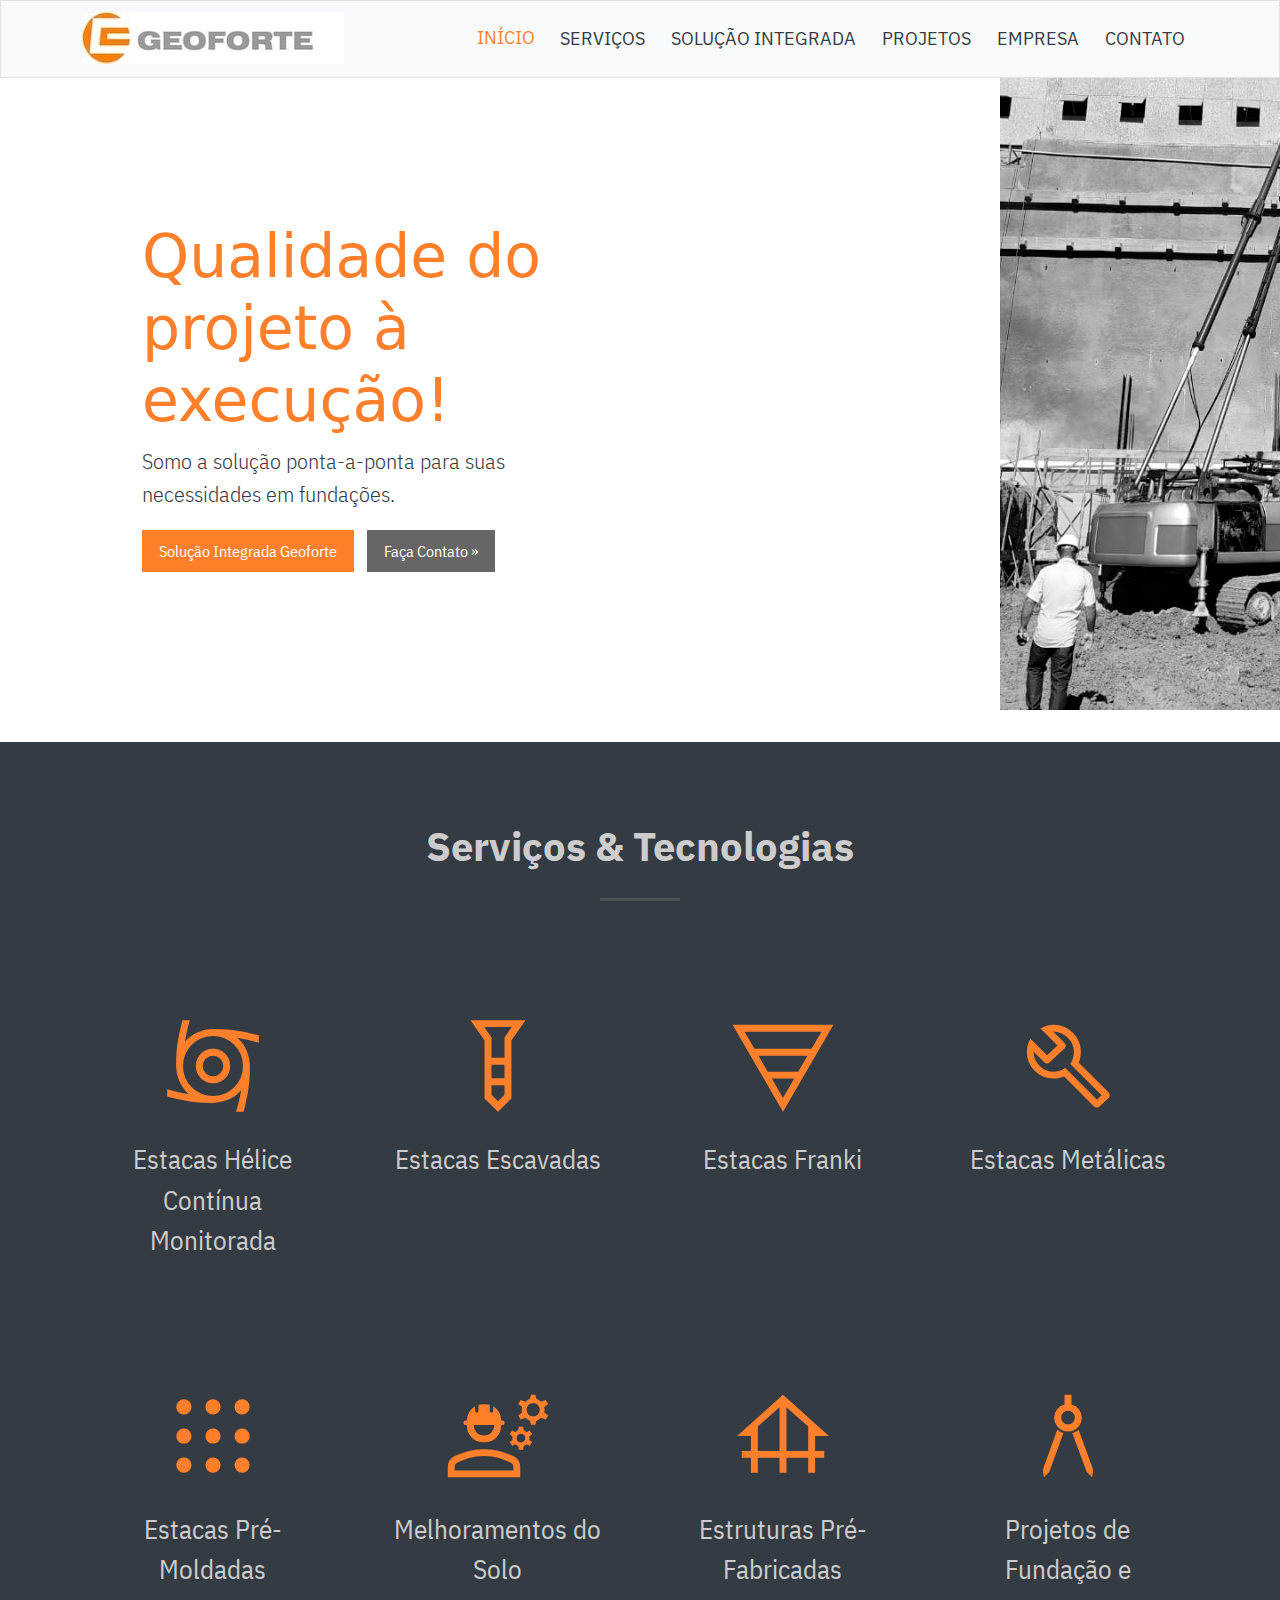
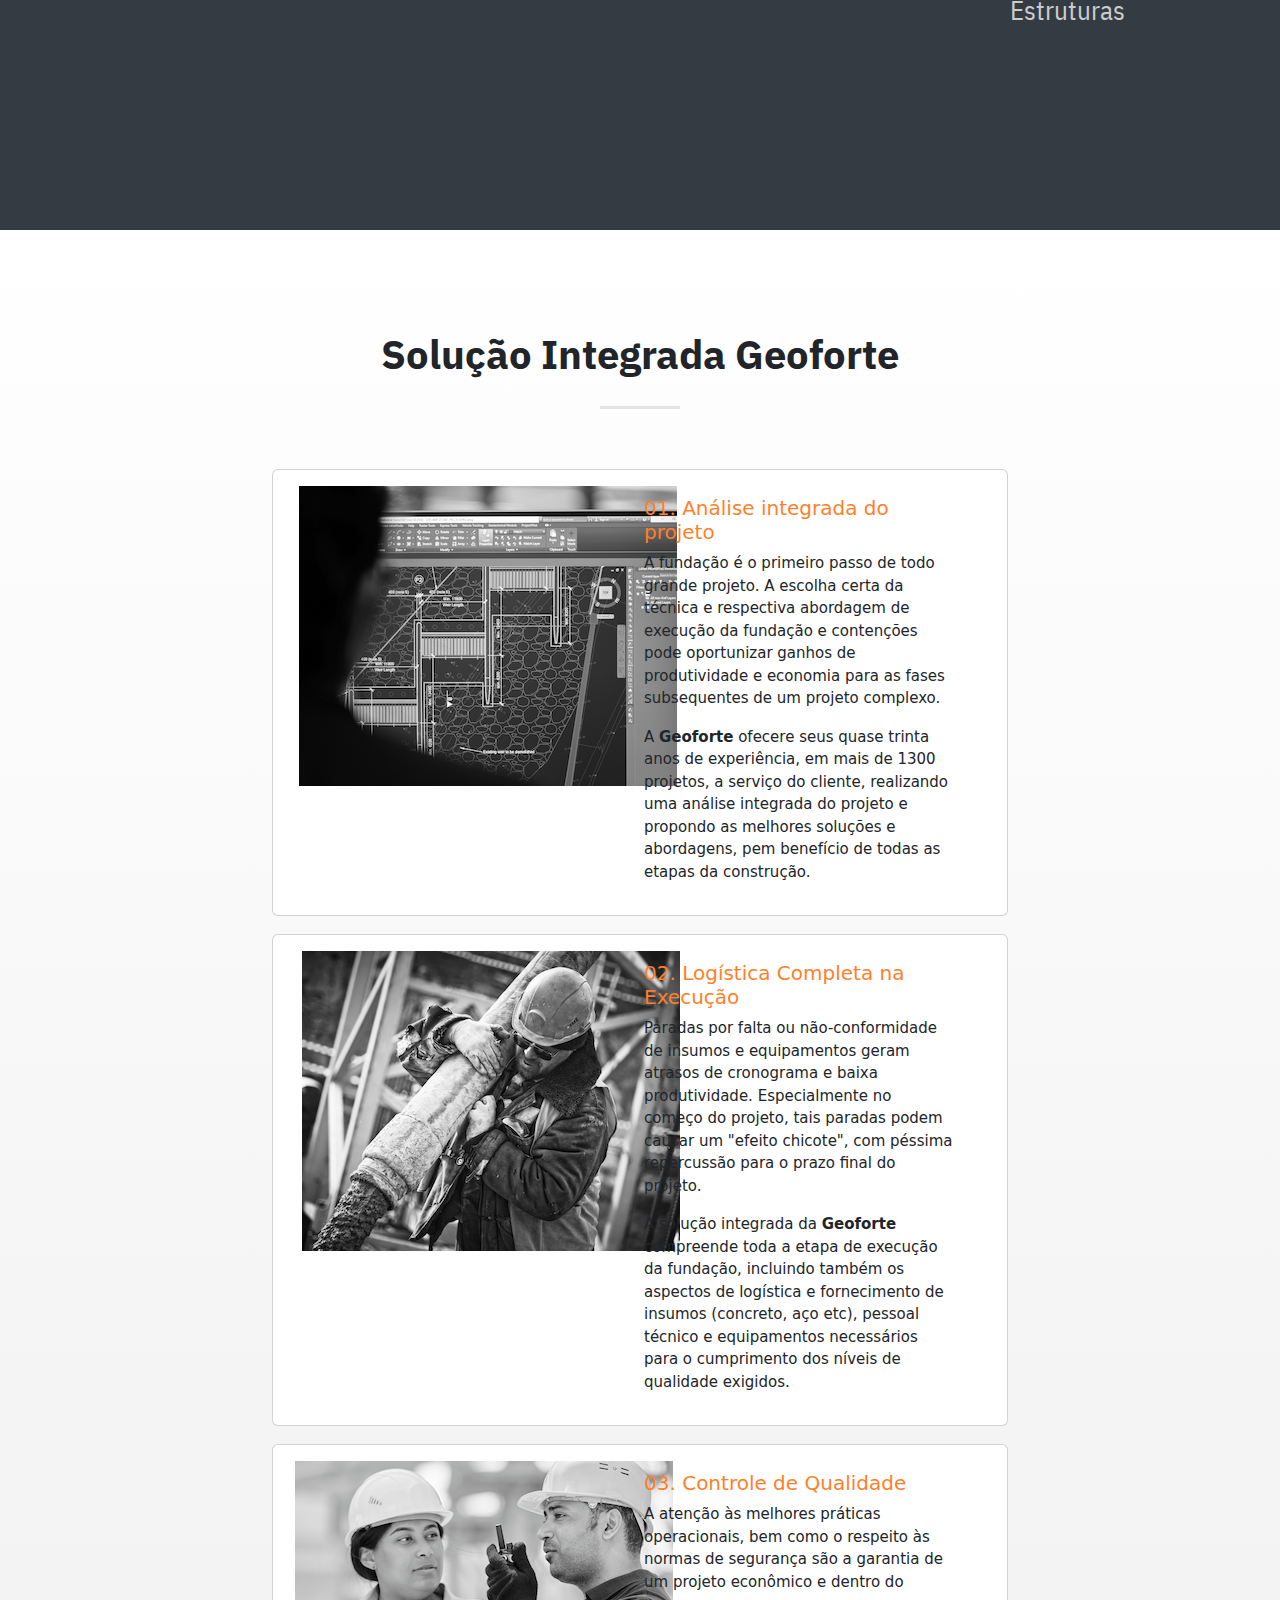
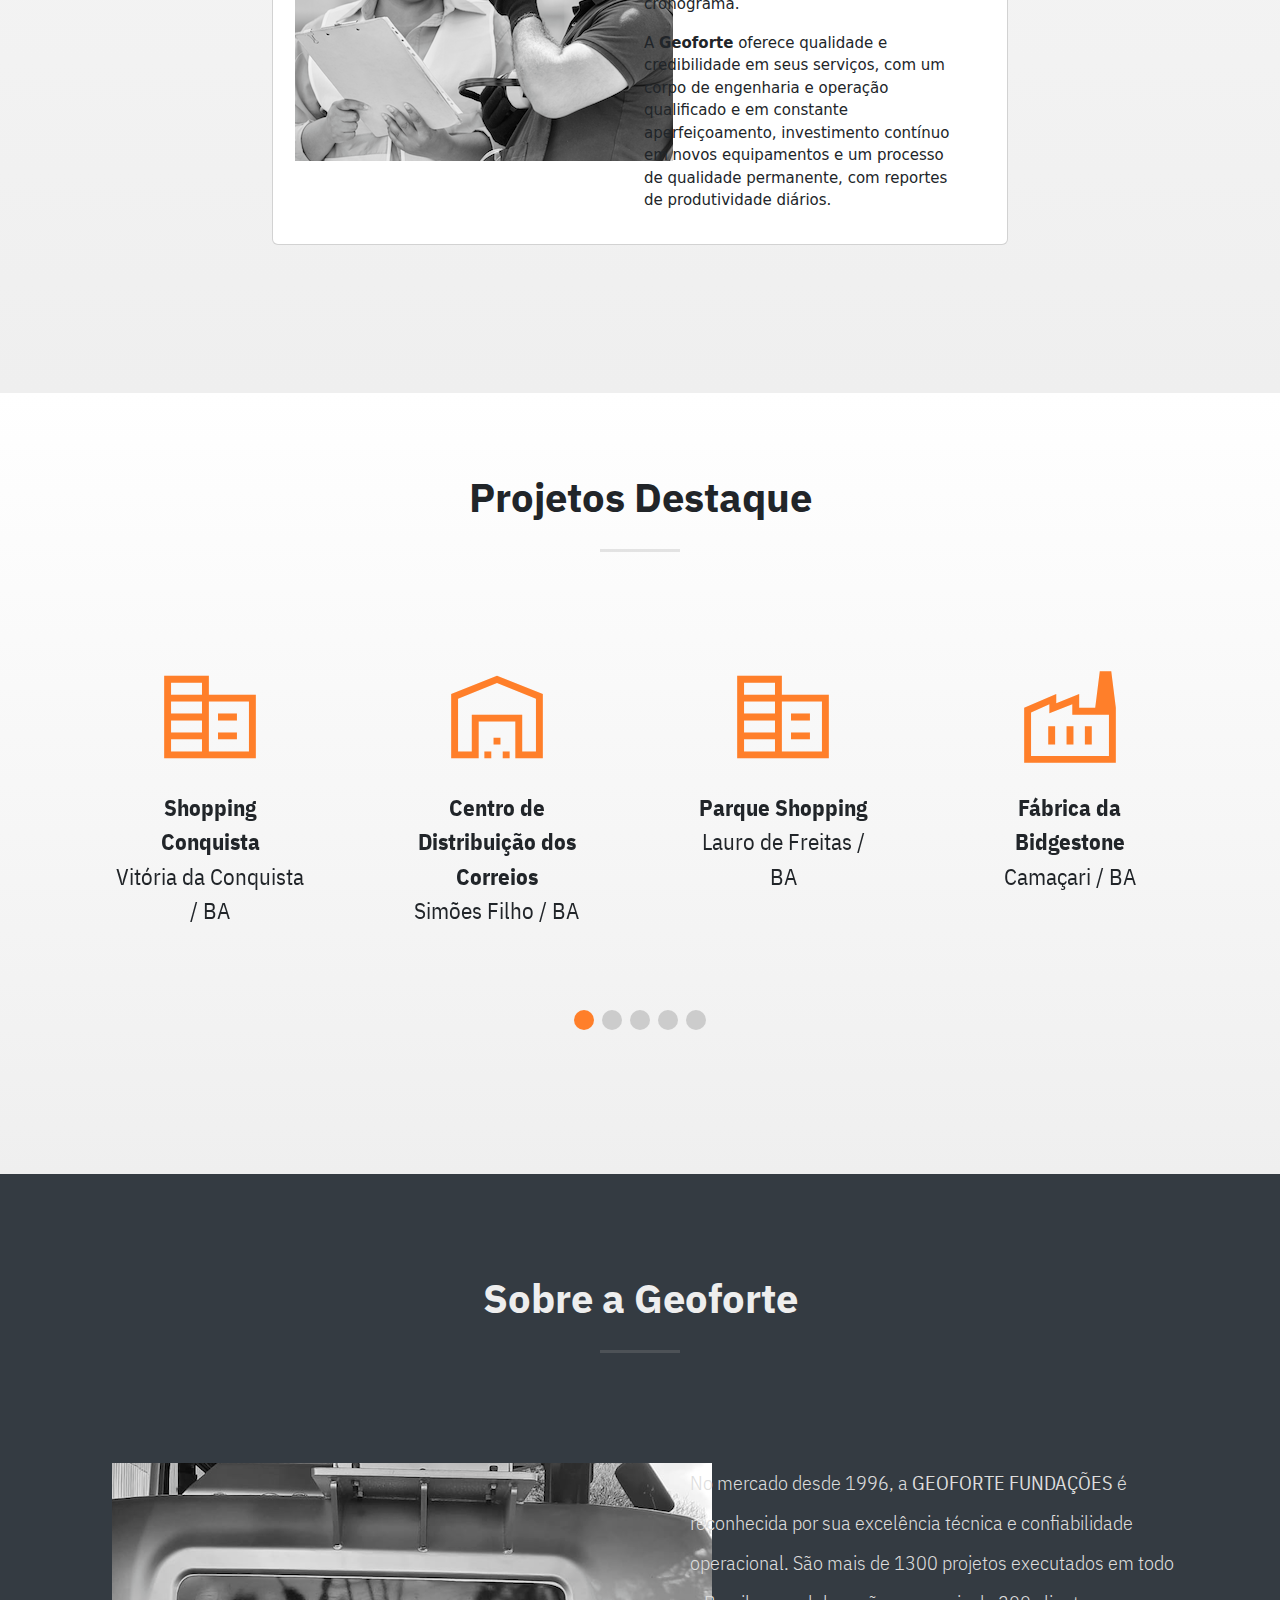
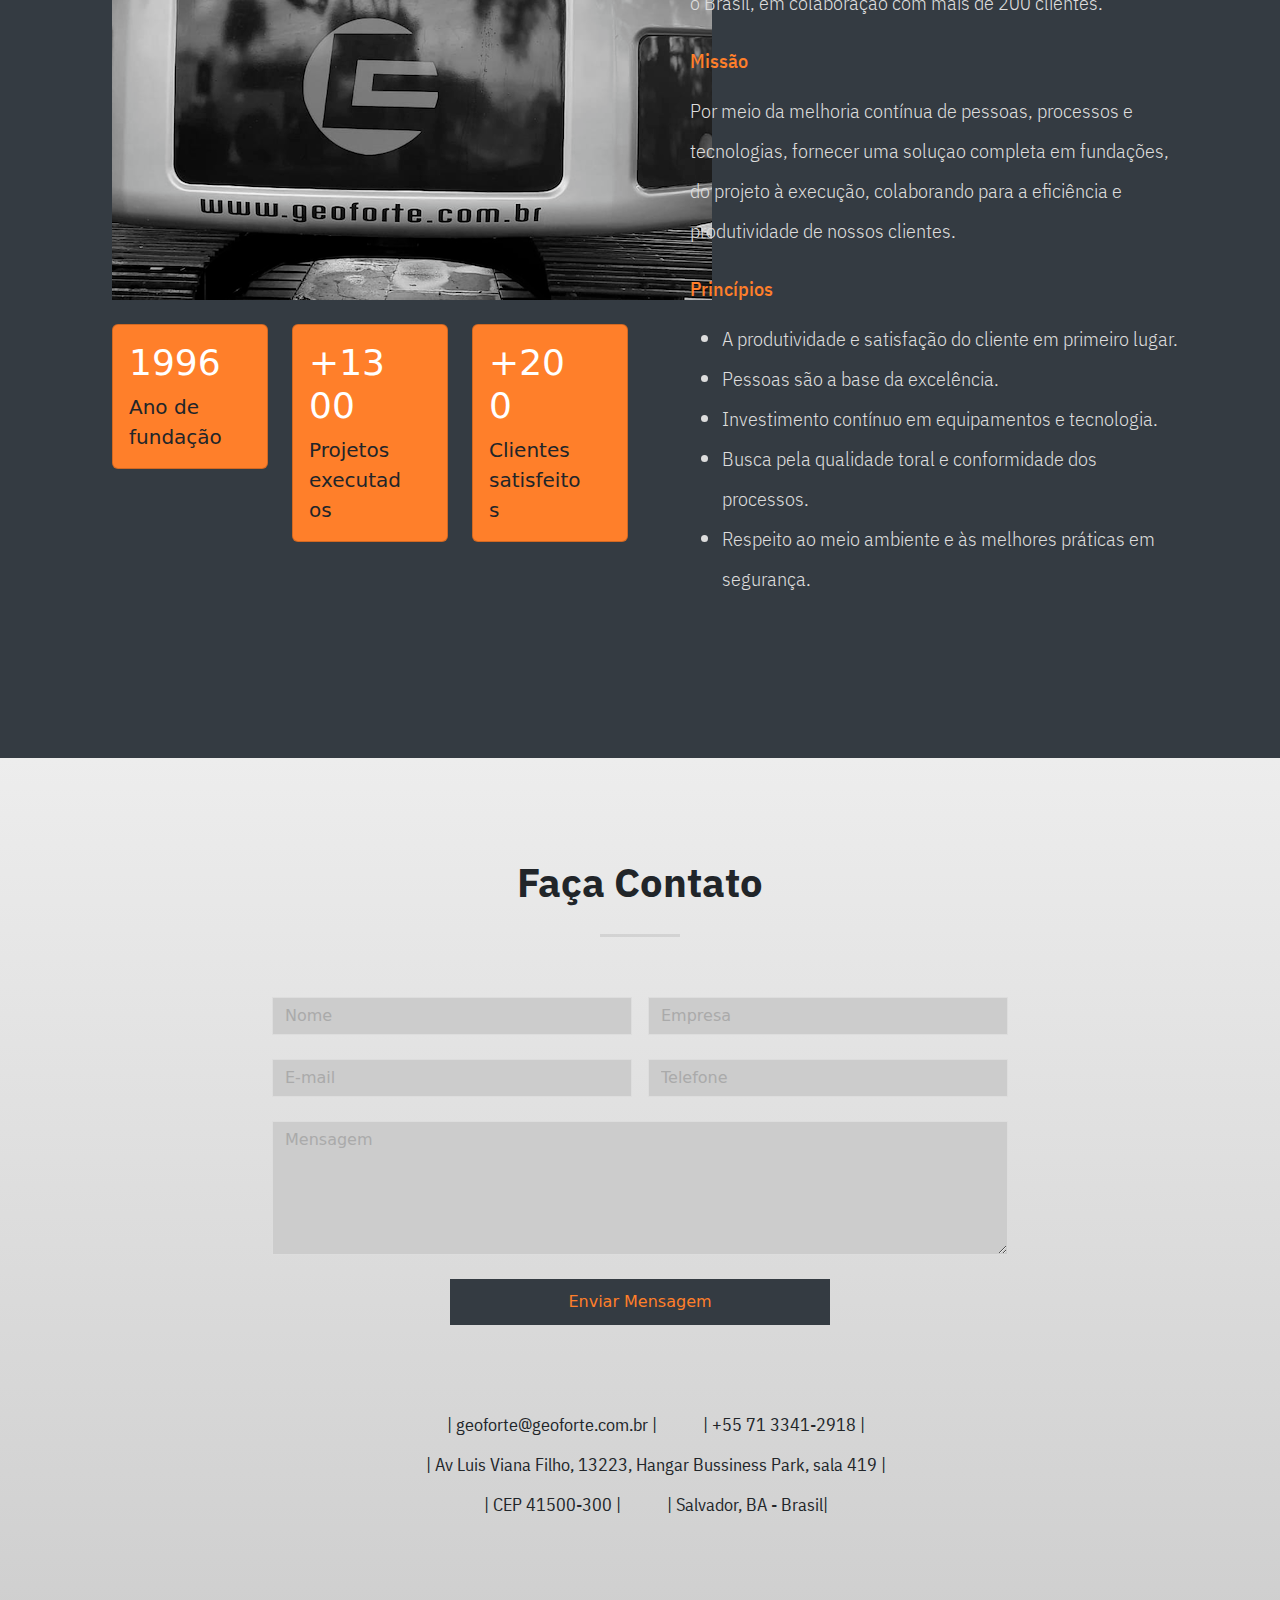
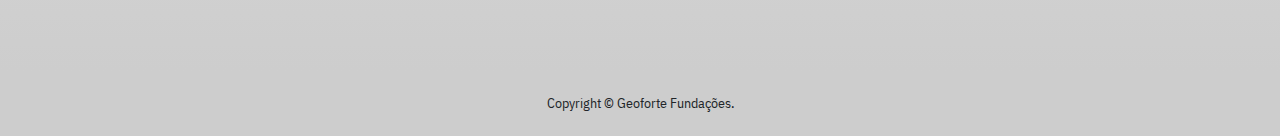
==== index.html @ a58c2873 "Add files via upload" ====
<!DOCTYPE html>
<html lang="pt-BR">
<head>
<title>Geoforte Fundações - Qualidade do projeto à execução</title>
<meta charset="utf-8">
<meta name="viewport" content="width=device-width, initial-scale=1">
<meta name="Geoforte Fundações" content="">
<meta name="one-page" content="">

<!-- Favicons -->
<!-- Use https://favicon.io/favicon-generator/ to generate the favicons -->
<link rel="apple-touch-icon" sizes="180x180" href="img/apple-touch-icon.png">
<link rel="icon" type="image/png" sizes="32x32" href="img/favicon-32x32.png">
<link rel="icon" type="image/png" sizes="16x16" href="img/favicon-16x16.png">
<link rel="manifest" href="img/site.webmanifest">
<link rel="mask-icon" href="img/safari-pinned-tab.svg" color="#cc4125">
<link rel="shortcut icon" href="img/favicon.ico">
<meta name="msapplication-TileColor" content="#da532c">
<meta name="msapplication-config" content="img/browserconfig.xml">
<meta name="theme-color" content="#ffffff">

<!-- Stylesheet & Fonts -->
<link rel="stylesheet" type="text/css"  href="css/style.css">
<link href="https://cdn.jsdelivr.net/npm/bootstrap@5.3.2/dist/css/bootstrap.min.css" rel="stylesheet">
<link rel="preconnect" href="https://fonts.googleapis.com">
<link rel="preconnect" href="https://fonts.gstatic.com" crossorigin>
<link href="https://fonts.googleapis.com/css2?family=IBM+Plex+Mono:ital,wght@0,100;0,200;0,300;0,400;0,500;0,600;0,700;1,100;1,200;1,300;1,400;1,500;1,600;1,700&family=IBM+Plex+Sans+Condensed:ital,wght@0,100;0,200;0,300;0,400;0,500;0,600;0,700;1,100;1,200;1,300;1,400;1,600;1,700&family=IBM+Plex+Sans:ital,wght@0,100;0,200;0,300;0,400;0,500;0,600;0,700;1,100;1,200;1,300;1,400;1,500;1,600;1,700&family=IBM+Plex+Serif:ital,wght@0,100;0,200;0,300;0,400;0,500;0,600;0,700;1,100;1,200;1,300;1,400;1,500;1,600;1,700&display=swap" rel="stylesheet">
<link rel="stylesheet" href="https://fonts.googleapis.com/css2?family=Material+Symbols+Outlined:opsz,wght,FILL,GRAD@20..48,100..700,0..1,-50..200" />
<!-- Link Swiper's CSS -->
<link rel="stylesheet" href="https://unpkg.com/swiper/swiper-bundle.min.css"/>
<style type="text/css">
  /* Pagination Bullets */
  .swiper-pagination {
    padding-bottom: 130px;


    }

  .swiper-pagination-bullet {
      background: #ccc; /* Change bullet color */
      opacity: 1; /* Make bullets fully visible */
      width: 20px; /* Bullet width */
      height: 20px; /* Bullet height */
      border-radius: 50%; /* Makes bullets circular */
      }

  /* Active Bullet */
  .swiper-pagination-bullet-active {
      background: #ff7f2a; /* Change active bullet color */
      }
</style>


</head>

<body id="page-top" class="d-flex flex-column h-100">

  <!-- Navigation -->
  <nav id="menu" class="navbar fixed-top navbar-expand-md navbar-light bg-light mb-4 border">
    <div class="container">

      <!-- Brand -->
      <a class="navbar-brand" href="#page-top"><img src="img/logo.jpeg" class="logo" alt="Geoforte"></a>

      <!-- A "hamburguer" menu to navigantion in small screens -->
      <button class="navbar-toggler" type="button" data-bs-toggle="collapse"
        data-bs-target="#navbarCollapse" aria-controls="navbarCollapse"
        aria-expanded="false" aria-label="Toggle navigation">
        <span class="navbar-toggler-icon"></span>
      </button>

      <!-- Main menu -->
        <div class="collapse navbar-collapse" id="navbarCollapse">
          <ul id="main-menu-list" class="nav navbar-nav ms-auto mb-2 mb-md-0">
            <li class="nav-item">
              <a class="nav-btn btn btn-light active" href="#page-top">INÍCIO</a></li>
            <li class="nav-item">
              <a class="nav-btn btn btn-light" href="#first-section">SERVIÇOS</a></li>
            <li class="nav-item">
              <a class="nav-btn btn btn-light" href="#second-section">SOLUÇÃO INTEGRADA</a></li>
            <li class="nav-item">
              <a class="nav-btn btn btn-light" href="#third-section">PROJETOS</a></li>
            <li class="nav-item">
              <a class="nav-btn btn btn-light" href="#fourth-section">EMPRESA</a></li>
            <!-- Include new sections above this line -->
            <li class="nav-item">
              <a class="nav-btn btn btn-light" href="#section-contact">CONTATO</a></li>
          </ul>
        </div>

    </div>
  </nav>

  <!-- Main content -->
  <main>

    <!-- Site header -->
    <header>
        <div class="container">
          <div class="intro">
            <div class="container">
              <div class="row">
                <div class="intro-content col-md-6">
                  <h1 class="fw-lighter">Qualidade do projeto à execução!</h1>
                  <p class="lead">Somo a solução ponta-a-ponta para suas necessidades em fundações. </b></p>
                  <a class="btn btn-primary btn-lg mt-1" href="#second-section">Solução Integrada Geoforte</a>
                  <a class="btn btn-secondary btn-lg ms-2 mt-1" href="#section-contact">Faça Contato &raquo;</a>           
                </div>
              </div>
            </div>
          </div>
        </div>
    </header>

    <!-- First Section -->
    <div id="first-section">
      <div class="container">
        <div class="section-title">
          <h1>Serviços & Tecnologias</h1><hr>
        </div>
        <div class="section-content">
          <div class="row justify-content-center text-center mt-4 mb-4 fs-5 lh-base">
            <!-- Section item -->
            <div class="col-sm-6 col-md-3 col-lg-3 col-item">
              <span class="material-symbols-outlined icon">cyclone</span>
              <p>Estacas Hélice Contínua Monitorada</p>
            </div>
            <!-- Section item -->
            <div class="col-sm-6 col-md-3 col-lg-3 col-item">
              <span class="material-symbols-outlined icon">home_improvement_and_tools</span>
              <p>Estacas Escavadas</p>
            </div>
            <!-- Section item -->
            <div class="col-sm-6 col-md-3 col-lg-3 col-item">
              <span class="material-symbols-outlined icon">tornado</span>
              <p>Estacas Franki</p>
            </div>
            <!-- Section item -->
            <div class="col-sm-6 col-md-3 col-lg-3 col-item">
              <span class="material-symbols-outlined icon">build</span>
              <p>Estacas Metálicas</p>
            </div>
          </div>
          <!-- Section item -->
          <div class="row justify-content-center text-center mt-4 mb-4 fs-5 lh-base">
            <div class="col-sm-6 col-md-3 col-lg-3 col-item">
              <span class="material-symbols-outlined icon">apps</span>
              <p>Estacas Pré-Moldadas</p>
            </div>
            <!-- Section item -->
            <div class="col-sm-6 col-md-3 col-lg-3 col-item">
              <span class="material-symbols-outlined icon">engineering</span>
              <p>Melhoramentos do Solo</p>
            </div>
            <!-- Section item -->
            <div class="col-sm-6 col-md-3 col-lg-3 col-item">
              <span class="material-symbols-outlined icon">foundation</span>
              <p>Estruturas Pré-Fabricadas</p>
            </div>
            <!-- Section item -->
            <div class="col-sm-6 col-md-3 col-lg-3 col-item">
              <span class="material-symbols-outlined icon">architecture</span>
              <p>Projetos de Fundação e Estruturas</p>
            </div>
          </div>
        </div><!-- End of section-content -->
      </div>
    </div>

    <!-- Second Section -->
    <div id="second-section">
      <div class="container">
        <div class="section-title">
          <h1>Solução Integrada Geoforte</h1><hr>
        </div>
        <div class="section-content">
          <div class="row justify-content-center">
            <div class="col-md-8">
              <!-- Section Card -->
              <div class="card">
                <div class="card-body">
                  <div class="row align-bottom">
                    <div class="col-xs-12 col-md-6 text-left image-item">
                      <img src="img/proposta.png" class="" alt="Análise do projeto"></div>
                    <div class="col-xs-12 col-md-6">
                      <div class="description-item text-lg-start">
                        <h5>01. Análise integrada do projeto</h5>
                        <p>A fundação é o primeiro passo de todo grande projeto. A escolha certa da técnica e respectiva abordagem de execução da fundação e contenções pode oportunizar ganhos de produtividade e economia para as fases subsequentes de um projeto complexo.</p>
                        <p>A <b>Geoforte</b> ofecere seus quase trinta anos de experiência, em mais de 1300 projetos, a serviço do cliente, realizando uma análise integrada do projeto e propondo as melhores soluções e abordagens, pem benefício de todas as etapas da construção.</p></div>
                    </div>
                  </div>
                </div>
              </div>
              <!-- Section Card -->
              <div class="card">
                <div class="card-body">
                  <div class="row align-bottom">
                    <div class="col-xs-12 col-md-6 image-item">
                      <img src="img/execucao.png" class="" alt="Logística completa"></div>
                    <div class="col-xs-12 col-md-6">
                      <div class="description-item text-lg-start">
                        <h5>02. Logística Completa na Execução</h5>
                        <p>Paradas por falta ou não-conformidade de insumos e equipamentos geram atrasos de cronograma e baixa produtividade. Especialmente no começo do projeto, tais paradas podem causar um "efeito chicote", com péssima repercussão para o prazo final do projeto.</p>
                        <p>A solução integrada da <b>Geoforte</b> compreende toda a etapa de execução da fundação, incluindo também os aspectos de logística e fornecimento de insumos (concreto, aço etc), pessoal técnico e equipamentos necessários para o cumprimento dos níveis de qualidade exigidos.</p></div>
                    </div>
                  </div>
                </div>
              </div>
              <!-- Section Card -->
              <div class="card">
                <div class="card-body">
                  <div class="row align-bottom">
                    <div class="col-xs-12 col-md-6 text-center image-item">
                      <img src="img/controle.png" class="" alt="Controle da qualidade"></div>
                    <div class="col-xs-12 col-md-6">
                      <div class="description-item text-lg-start">
                        <h5>03. Controle de Qualidade</h5>
                        <p>A atenção às melhores práticas operacionais, bem como o respeito às normas de segurança são a garantia de um projeto econômico e dentro do cronograma.</p>
                        <p>A <b>Geoforte</b> oferece qualidade e credibilidade em seus serviços, com um corpo de engenharia e operação qualificado e em constante aperfeiçoamento, investimento contínuo em novos equipamentos e um processo de qualidade permanente, com reportes de produtividade diários.</p></div>
                    </div>
                  </div>
                </div>
              </div>
            </div>
          </div>
        </div><!-- End of section-content -->
      </div>
    </div>

    <!-- Third Section -->
    <div id="third-section">
      <div class="container">
        <div class="section-title">
          <h1>Projetos Destaque</h1><hr>
        </div>
        <div class="section-content swiper">
          <!-- Row -->

          <div class="swiper-wrapper text-center">
    
            <div class="swiper-slide col-item col-sm-6 col-md-3 col-lg-3">
              <span class="material-symbols-outlined icon">corporate_fare</span>
              <p><b>Shopping Conquista</b><br>Vitória da Conquista / BA</p>
            </div>
            <!-- Repeat for each slide -->
            <div class="swiper-slide col-item col-sm-6 col-md-3 col-lg-3">
              <span class="material-symbols-outlined icon">warehouse</span>
              <p><b>Centro de Distribuição dos Correios</b><br>Simões Filho / BA</p>
            </div>
            <!-- Repeat for each slide -->
            <div class="swiper-slide col-item col-sm-6 col-md-3 col-lg-3">
              <span class="material-symbols-outlined icon">corporate_fare</span>
              <p><b>Parque Shopping</b><br>Lauro de Freitas / BA</p>
            </div>
            <!-- Repeat for each slide -->
            <div class="swiper-slide col-item col-sm-6 col-md-3 col-lg-3">
              <span class="material-symbols-outlined icon">factory</span>
              <p><b>Fábrica da Bidgestone</b><br>Camaçari / BA</p>
            </div>
            <!-- Repeat for each slide -->
            <div class="swiper-slide col-item col-sm-6 col-md-3 col-lg-3">
              <span class="material-symbols-outlined icon">factory</span>
              <p><b>Fábrica da Ford</b><br>Camaçari / BA</p>
            </div>
            <!-- Repeat for each slide -->
            <div class="swiper-slide col-item col-sm-6 col-md-3 col-lg-3">
              <span class="material-symbols-outlined icon">warehouse</span>
              <p><b>Galpão Bomix</b><br>Simões Filho / BA</p>
            </div>
            <!-- Repeat for each slide -->
            <div class="swiper-slide col-item col-sm-6 col-md-3 col-lg-3">
              <span class="material-symbols-outlined icon">warehouse</span>
              <p><b>Galpão MJA</b><br>Salvador / BA</p>
            </div>
            <!-- Repeat for each slide -->
            <div class="swiper-slide col-item col-sm-6 col-md-3 col-lg-3">
              <span class="material-symbols-outlined icon">corporate_fare</span>
              <p><b>Parque Shopping Aracaju</b><br>Aracaju / SE</p>
            </div>
            <!-- Repeat for each slide -->
            <div class="swiper-slide col-item col-sm-6 col-md-3 col-lg-3">
              <span class="material-symbols-outlined icon">apartment</span>
              <p><b>Wall Street Empresarial</b><br>Salvador / BA</p>
            </div>
            <!-- Repeat for each slide -->
            <div class="swiper-slide col-item col-sm-6 col-md-3 col-lg-3">
              <span class="material-symbols-outlined icon">apartment</span>
              <p><b>Empresarial 02 de Julho</b><br>Salvador / BA</p>
            </div>
            <!-- Repeat for each slide -->
            <div class="swiper-slide col-item col-sm-6 col-md-3 col-lg-3">
              <span class="material-symbols-outlined icon">apartment</span>
              <p><b>Empresarial Tancredo Neves</b><br>Salvador / BA</p>
            </div>
            <!-- Repeat for each slide -->
            <div class="swiper-slide col-item col-sm-6 col-md-3 col-lg-3">
              <span class="material-symbols-outlined icon">corporate_fare</span>
              <p><b>Hemisphere 360º</b><br>Salvador / BA</p>
            </div>
            <!-- Repeat for each slide -->
            <div class="swiper-slide col-item col-sm-6 col-md-3 col-lg-3">
              <span class="material-symbols-outlined icon">corporate_fare</span>
              <p><b>Nau Barra</b><br>Salvador / BA</p>
            </div>
            <!-- Repeat for each slide -->
            <div class="swiper-slide col-item col-sm-6 col-md-3 col-lg-3">
              <span class="material-symbols-outlined icon">home_work</span>
              <p><b>Colégio Vila Lobos Paralela</b><br>Salvador / BA</p>
            </div>
            <!-- Repeat for each slide -->
            <div class="swiper-slide col-item col-sm-6 col-md-3 col-lg-3">
              <span class="material-symbols-outlined icon">home_work</span>
              <p><b>Colégio Vila Lobos Estrada do Coco</b><br>Lauro de Freitas / BA</p>
            </div>
            <!-- Repeat for each slide -->
            <div class="swiper-slide col-item col-sm-6 col-md-3 col-lg-3">
              <span class="material-symbols-outlined icon">corporate_fare</span>
              <p><b>Shopping Bela Vista</b><br>Salvador / BA</p>
            </div>
            <!-- Repeat for each slide -->
            <div class="swiper-slide col-item col-sm-6 col-md-3 col-lg-3">
              <span class="material-symbols-outlined icon">apartment</span>
              <p><b>Edifício Sublime</b><br>Salvador / BA</p>
            </div>
            <!-- Repeat for each slide -->
            <div class="swiper-slide col-item col-sm-6 col-md-3 col-lg-3">
              <span class="material-symbols-outlined icon">corporate_fare</span>
              <p><b>Internacional Trade Center</b><br>Salvador / BA</p>
            </div>
            <!-- Repeat for each slide -->
            <div class="swiper-slide col-item col-sm-6 col-md-3 col-lg-3">
              <span class="material-symbols-outlined icon">apartment</span>
              <p><b>Coletânea Canela</b><br>Salvador / BA</p>
            </div>
            <!-- Repeat for each slide -->
            <div class="swiper-slide col-item col-sm-6 col-md-3 col-lg-3">
              <span class="material-symbols-outlined icon">source_environment</span>
              <p><b>Alpha Medical Center</b><br>Salvador / BA</p>
            </div>
            <!-- Repeat for each slide -->
          </div>
          <!-- Add Pagination -->
          <div class="swiper-pagination"></div>
        </div><!-- End of section-content -->
      </div>
    </div>

    <!-- Fourth Setion -->
    <div id="fourth-section">
      <div class="container">
        <div class="section-title">
          <h1>Sobre a Geoforte</h1><hr>
        </div>
        <div class="section-content">
          <div class="container">
            <div class="row">
              <div class="col-md-6 right-col">
                <img src="img/about.png" class="" alt="Qualidade do projeto à execução!">
                <!-- Cards - History -->
                <div class="row justify-content-center text-center mt-4 mb-4 fs-5 lh-base">
                  <!-- Card item -->
                  <div class="col-sm-6 col-md-4 col-lg-4 col-item">
                    <!-- Section Card -->
                    <div class="card">
                      <div class="card-body">
                        <div class="row align-bottom">
                          <div class="col-md-10">
                            <div class="description-item text-lg-start"><h2 class="data-history">1996</h2>Ano de fundação</div>
                          </div>
                        </div>
                      </div>
                    </div>
                  </div>
                  <!-- Card item -->
                  <div class="col-sm-6 col-md-4 col-lg-4 col-item">
                    <!-- Section Card -->
                    <div class="card">
                      <div class="card-body">
                        <div class="row align-bottom">
                          <div class="col-md-10">
                            <div class="description-item text-lg-start"><h2 class="data-history">+1300</h2>Projetos executados</div>
                          </div>
                        </div>
                      </div>
                    </div>
                  </div>
                  <!-- Card item -->
                  <div class="col-sm-6 col-md-4 col-lg-4 col-item">
                    <!-- Section Card -->
                    <div class="card">
                      <div class="card-body">
                        <div class="row align-bottom">
                          <div class="col-md-10">
                            <div class="description-item text-lg-start"><h2 class="data-history">+200</h2>Clientes satisfeitos</div>
                          </div>
                        </div>
                      </div>
                    </div>
                  </div>
                </div><!-- End of cards - history -->
              </div>
              <div class="col-md-6 fs-5 fw-light lh-lg left-col">
                <p>No mercado desde 1996, a <b>GEOFORTE FUNDAÇÕES</b> é reconhecida por sua excelência técnica e confiabilidade operacional. São mais de 1300 projetos executados em todo o Brasil, em colaboração com mais de 200 clientes.</p>
                <h5>Missão</h5>
                <p>Por meio da melhoria contínua de pessoas, processos e tecnologias, fornecer uma soluçao completa em fundações, do projeto à execução, colaborando para a eficiência e produtividade de nossos clientes.</p>
                <h5>Princípios</h5>
                <ul>
                  <li>A produtividade e satisfação do cliente em primeiro lugar.</li>
                  <li>Pessoas são a base da excelência.</li>
                  <li>Investimento contínuo em equipamentos e tecnologia.</li>
                  <li>Busca pela qualidade toral e conformidade dos processos.</li>
                  <li>Respeito ao meio ambiente e às melhores práticas em segurança.</li>
                </ul>
              </div>
            </div>
          </div>
        </div><!-- End of section-content -->
      </div>
    </div>

    <!-- Section - Contact -->
    <div id="section-contact">
      <div class="container">
        <div class="section-title">
          <h1>Faça Contato</h1><hr>
        </div>
        <div class="section-content">
          <div class="row justify-content-center">
            <div class="col-md-8">
              <!-- Contact Form -->
              <!-- Generate a simple contact form with https://formspree.io -->
              <form name="simple-contact-form" accept-charset="utf-8" action="https://formspree.io/f/<REPLACE_THIS_TAG>" method="post">
                <div class="row g-3 mb-4"><!-- Contact fieldset -->
                  <div class="col-md-6">
                    <input type="text" class="form-control" name="name" id="name" placeholder="Nome" required="">
                  </div>
                  <div class="col-md-6">
                    <input type="text" class="form-control" name="company" id="company" placeholder="Empresa" required="">
                  </div>
                </div>
                <div class="row g-3 mb-4"><!-- Contact fieldset -->
                  <div class="col-md-6">
                    <input type="email" class="form-control" name="_replyto" id="email" placeholder="E-mail" required="">
                  </div>
                  <div class="col-md-6">
                    <input type="text" class="form-control" name="mobile" id="mobile" placeholder="Telefone" required="">
                  </div>
                </div>
                <div class="row g-3 mb-4"><!-- Contact fieldset -->
                  <div class="col-md-12">
                    <input type="hidden" name="_subject" id="email-subject" value="Contact Form Submission">
                    <textarea rows="5" class="form-control" name="message" id="message" placeholder="Mensagem" required=""></textarea>
                  </div>
                </div>
                <div class="row justify-content-center">
                    <button class="btn btn-primary" type="submit">Enviar Mensagem</button>
                </div>
              </form>
            </div>
            <div class="col-md-6">
              <div class="address">
                <ul>
                  <li>| geoforte@geoforte.com.br |</li>
                  <li>| +55 71 3341-2918 |</li>
                  <li>| Av Luis Viana Filho, 13223, Hangar Bussiness Park, sala 419 |</li>
                  <li>| CEP 41500-300 |</li>
                  <li>| Salvador, BA - Brasil|</li>
                </ul>
              </div>
            </div>
          </div>
        </div><!-- End of section-content -->
      </div>
    </div>

  </main>

  <!-- Footer -->
  <footer class="mt-auto ">
    <div class="container">
      <div class="row">
        <div id="copyright" class="col text-center">
          Copyright © Geoforte Fundações.
        </div>
      </div>
    </div>
  </footer>


<!-- Scripts -->
<script src="https://cdn.jsdelivr.net/npm/bootstrap@5.3.2/dist/js/bootstrap.bundle.min.js" integrity="sha384-C6RzsynM9kWDrMNeT87bh95OGNyZPhcTNXj1NW7RuBCsyN/o0jlpcV8Qyq46cDfL" crossorigin="anonymous"></script>
<script src="https://ajax.googleapis.com/ajax/libs/jquery/3.7.1/jquery.min.js"></script>
<script type="text/javascript" src="js/main.js"></script>
<!-- Swiper JS -->
<script src="https://unpkg.com/swiper/swiper-bundle.min.js"></script>
<script type="text/javascript" src="js/init-swiper.js"></script>
</body>
</html>
---- css/style.css ----
/* Main Selectors */

html {
  scroll-behavior: smooth;
  background-color: #cdcdcd;
}

body {
  width: 100% !important;
  height: 100% !important;
  font-family: 'IBM Plex Sans', sans-serif;
  background-color: #cdcdcd;
}


/* Navigation */

#menu a.navbar-brand {
  font-family: 'IBM Plex Sans', sans-serif;
  font-size: 33px;
  color: #ff7f2a;
  font-weight: 700;
}

#menu a.navbar-brand .logo {
  margin-top: -9px;
}

#main-menu-list a {
  font-family: 'IBM Plex Sans', sans-serif;
  font-size: 18px;
  color: #343b42;
}

#main-menu-list .nav-btn.active {
  color: #ff7f2a;
  background: none;
  border: transparent;
}


/* Header */

header {
  background-color: #dedede;
  background: url(../img/banner.png) no-repeat;
  background-size: 50%;
  background-position-y: 60%;
  background-position-x: 1000px;

}

header .intro {
  padding-top: 220px;
  padding-bottom: 170px;
}

header .intro-content {
  padding-left: 60px;
}

header h1 {
  color: #ff7f2a;
  font-size: 60px;
}

header .lead {
  color: #343b42;
  font-family: 'IBM Plex Sans Condensed', sans-serif;
  font-size: 22px;
}

header .btn {
  border-radius: 0;
  font-family: 'IBM Plex Sans Condensed', sans-serif;
  font-size: 16px;
}

header .btn-primary {
  background-color: #ff7f2a;
  border-color: #ff7f2a;
}

header .btn-primary:hover {
  background-color: #b63a21;
  border-color: #b63a21;
}

header .btn-secondary {
  background-color: #666;
  border-color: #666;
}

header .btn-secondary:hover {
  background-color: #333;
  border-color: #333;
}


/* Common Section Directives */

.section-title {
  padding-top: 100px;
  text-align: center;
}

.section-title h1 {
  padding-bottom: 20px;
  font-family: 'IBM Plex Sans', sans-serif;
  font-weight: 700;
}

.section-title hr {
  height: 3px;
  width: 80px;
  text-align: center;
  position: relative;
  background: #999;
  margin: 0 auto;
  border: 0;
}

.section-content {
  margin-top: 110px;
  padding-bottom: 130px;
}


/* First Section */

#first-section {
  padding-left: 30px;
  padding-right: 30px;
  background-color: #343b42;


}

#first-section .section-title {
  padding-top: 80px;
  color: #ccc;
}

#first-section .section-content {
  font-family: 'IBM Plex Sans Condensed', sans-serif;
  padding-bottom: 80px;
  color: #ccc;
}

#first-section .col-item {
  padding-bottom: 80px;
  padding-left: 33px;
  padding-right: 33px;
}

#first-section .col-item p {
  font-size: 27px;
}

#first-section .icon {
  margin-bottom: 18px;
  color: #ff7f2a;
  font-size: 110px;
}


/* Second Section */

#second-section {
  padding-left: 30px;
  padding-right: 30px;
  /* Permalink - use to edit and share this gradient: https://colorzilla.com/gradient-editor/#54d0dd+0,54d0dd+0,54d0dd+0,ffffff+0,efefef+100 */
  background: linear-gradient(to bottom,  #54d0dd 0%,#54d0dd 0%,#54d0dd 0%,#ffffff 0%,#efefef 100%); /* W3C, IE10+, FF16+, Chrome26+, Opera12+, Safari7+ */

}

#second-section .section-content {
  margin-top: 60px;
}

#second-section .card {
  margin-bottom: 18px;
}

#second-section h5 {
  color: #ff7f2a;
}

#second-section .icon {
  color: #fff;
  background-color: #666;
  border-radius: 25px;
  padding: 10px;
}

#second-section .image-item {
  text-align: left;
  margin-left: -23px;
}

#second-section .description-item {
  text-align: center;
  margin-top: 10px;
  padding-left: 15px;
  padding-right: 15px;
}

#second-section .description-item p {
  font-size: 15px;
}


/* Third Section */

#third-section {
  padding-left: 30px;
  padding-right: 30px;
  /* Permalink - use to edit and share this gradient: https://colorzilla.com/gradient-editor/#54d0dd+0,54d0dd+0,54d0dd+0,ffffff+0,efefef+100 */
  background: linear-gradient(to bottom,  #54d0dd 0%,#54d0dd 0%,#54d0dd 0%,#ffffff 0%,#efefef 100%); /* W3C, IE10+, FF16+, Chrome26+, Opera12+, Safari7+ */

}

#third-section .section-title {
  padding-top: 80px;
}

#third-section .section-content {
  font-family: 'IBM Plex Sans Condensed', sans-serif;
  padding-bottom: 150px;
}

#third-section .col-item {
  padding-bottom: 80px;
  padding-left: 33px;
  padding-right: 33px;
}

#third-section .icon {
  margin-bottom: 18px;
  color: #ff7f2a;
  font-size: 110px;
}

#third-section .col-item p {
  font-size: 23px;
}


/* Fourth Section */

#fourth-section {
  background-color: #343b42;
  color: #eee;
}

#fourth-section .card {
  background-color: #ff7f2a;
  margin-bottom: 22px;
}

#fourth-section .card .data-history {
  font-size: 36px;
  color: #FFF;
}

#fourth-section .right-col {
  padding-bottom: 40px;
  padding-left: 30px;
}

#fourth-section .left-col {
  font-family: 'IBM Plex Sans Condensed', sans-serif;
  color: #ddd;
  padding-left: 50px;
}

#fourth-section .left-col h5 {
  color: #ff7f2a;
  padding-top: 10px;
  padding-bottom: 10px;
}


/* Section Contact */

#section-contact {
  /* Permalink - use to edit and share this gradient: https://colorzilla.com/gradient-editor/#54d0dd+0,54d0dd+0,54d0dd+0,ededed+0,dcdcdc+100 */
  background: linear-gradient(to bottom,  #54d0dd 0%,#54d0dd 0%,#54d0dd 0%,#ededed 0%,#cdcdcd 100%); /* W3C, IE10+, FF16+, Chrome26+, Opera12+, Safari7+ */

}

#section-contact .section-content {
  margin-top: 60px;
}

#section-contact .form-control {
  background-color: #ccc;
  border-radius: 0;
  border-color: #ddd;
}

#section-contact .btn-primary {
  width: 50%;
  padding-top: 10px;
  padding-bottom: 10px;
  background-color: #343b42;
  border-color: #343b42;
  border-radius: 0;
  color: #ff7f2a;
}

#section-contact .btn-primary:hover {
  background-color: #343b42;
  border-color: #343b42;
  color: #ccc;
}

#section-contact .form-control::-webkit-input-placeholder {
  color: #aaa;
}

#section-contact .form-control:-moz-placeholder {
  color: #aaa;
}

#section-contact .form-control::-moz-placeholder {
  color: #aaa;
}

#section-contact .form-control:-ms-input-placeholder {
  color: #aaa;
}

#section-contact .address {
  margin-top: 80px;
  text-align: center;
}

#section-contact .address ul li {
  display: inline-block;
  padding-left: 20px;
  padding-right: 20px;
  line-height: 40px;
  font-size: 18px;
  font-family: 'IBM Plex Sans Condensed', sans-serif;
  list-style: none;
}


/* Footer */

footer {
  background-color: #cdcdcd;
  padding-top: 22px;
  padding-bottom: 22px;
  font-family: 'IBM Plex Sans Condensed', sans-serif;
  font-size: 14px;
}
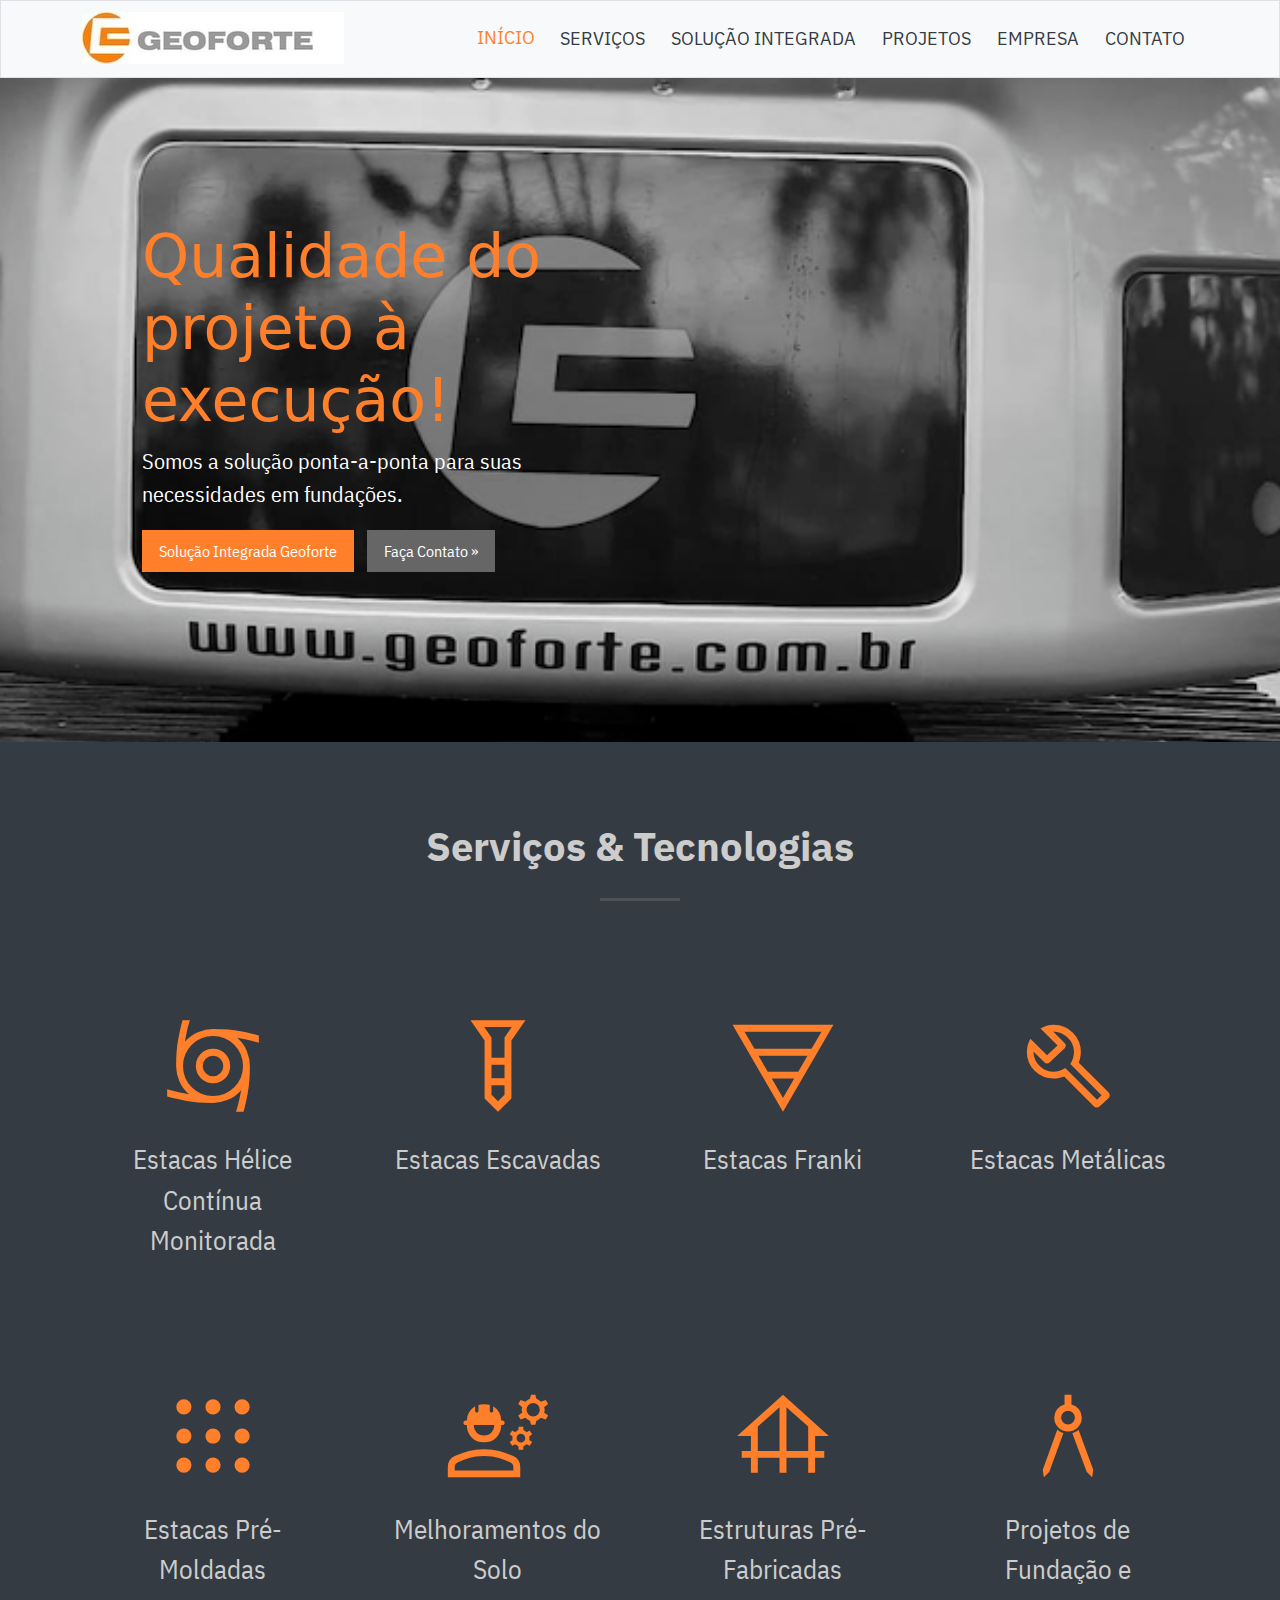
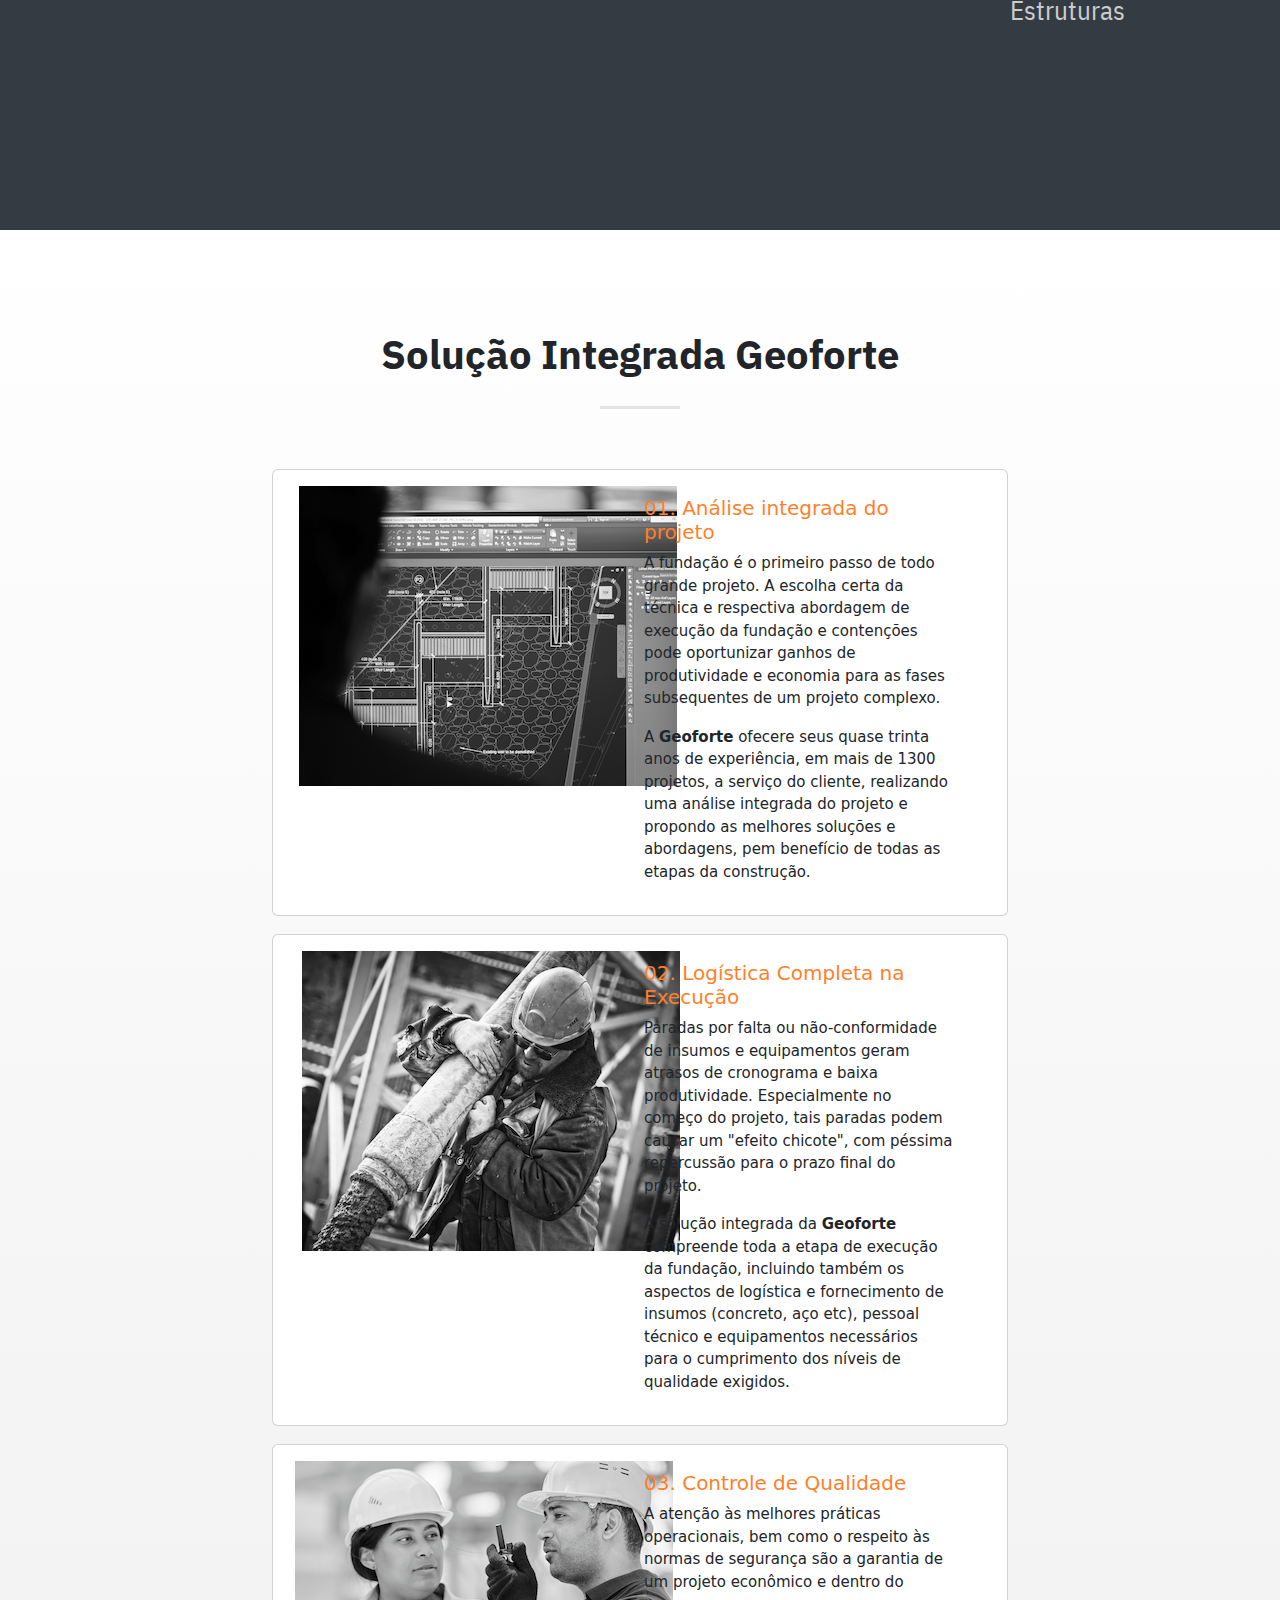
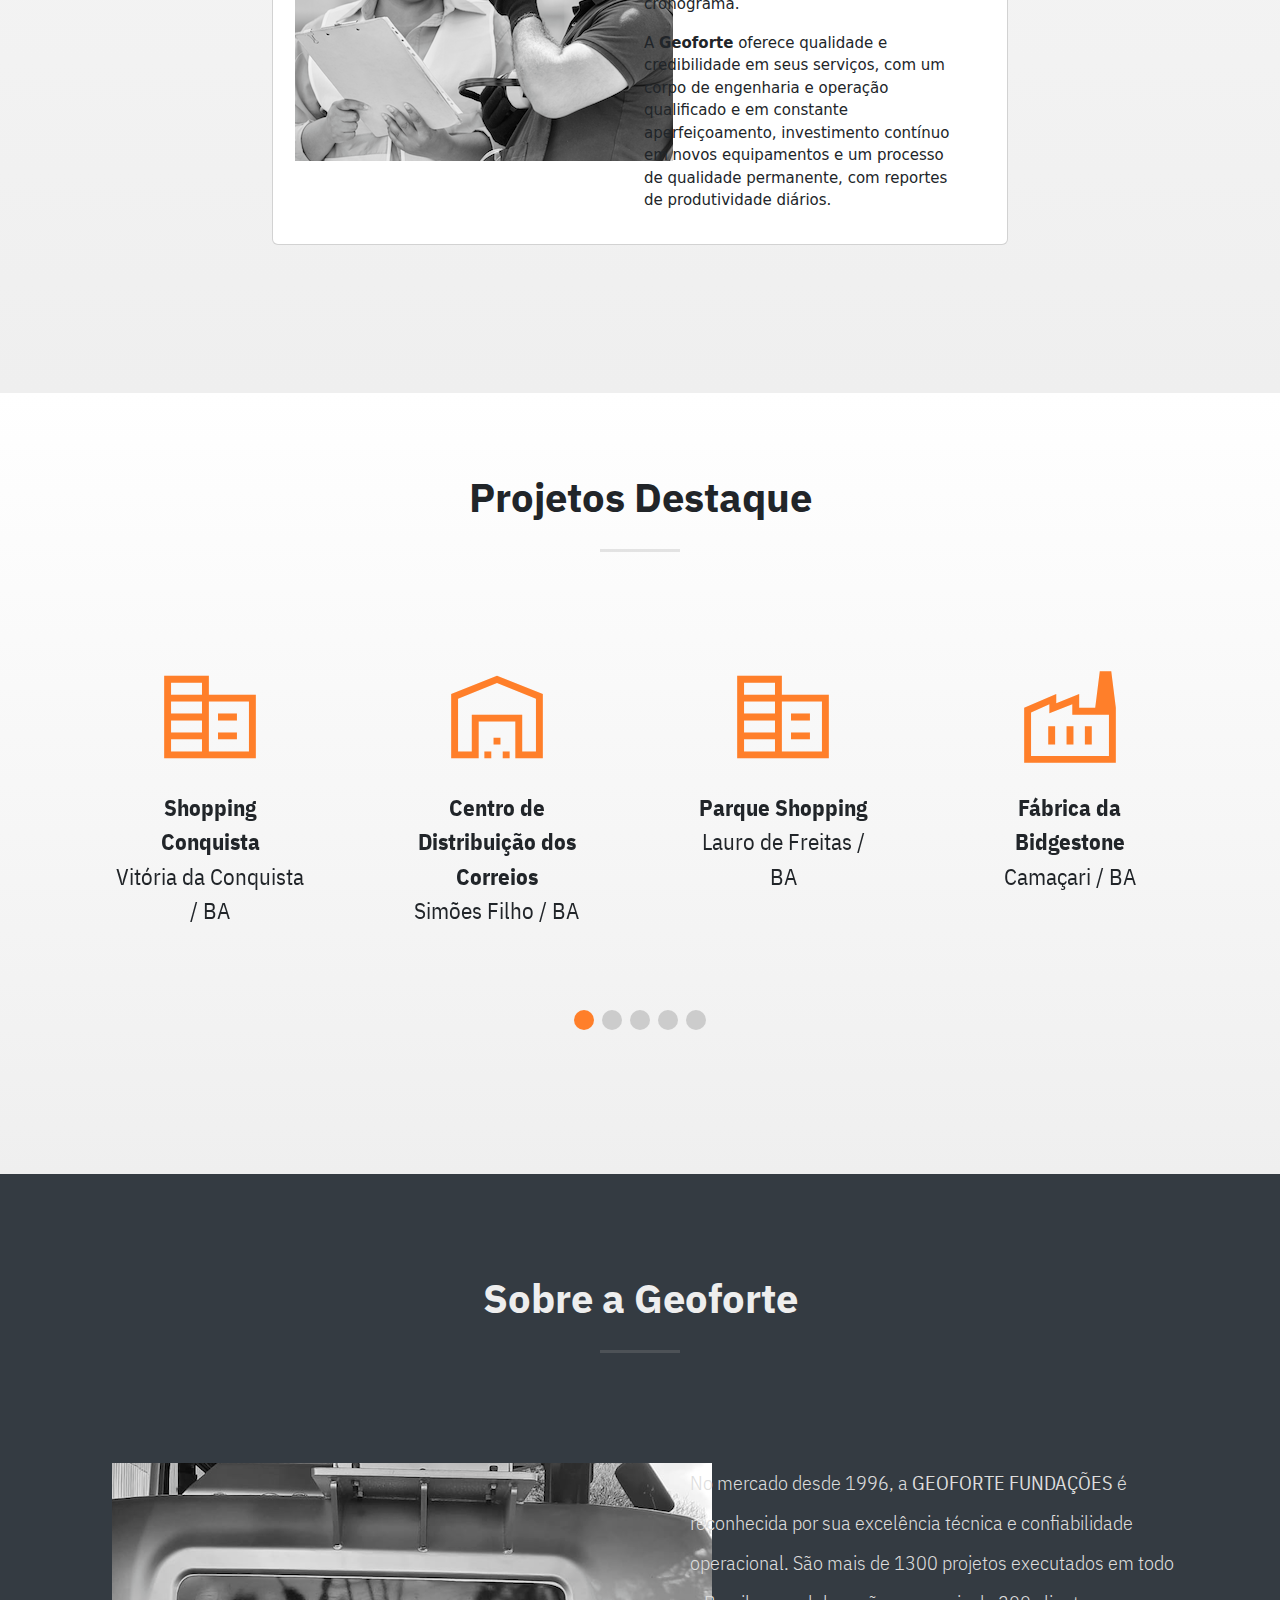
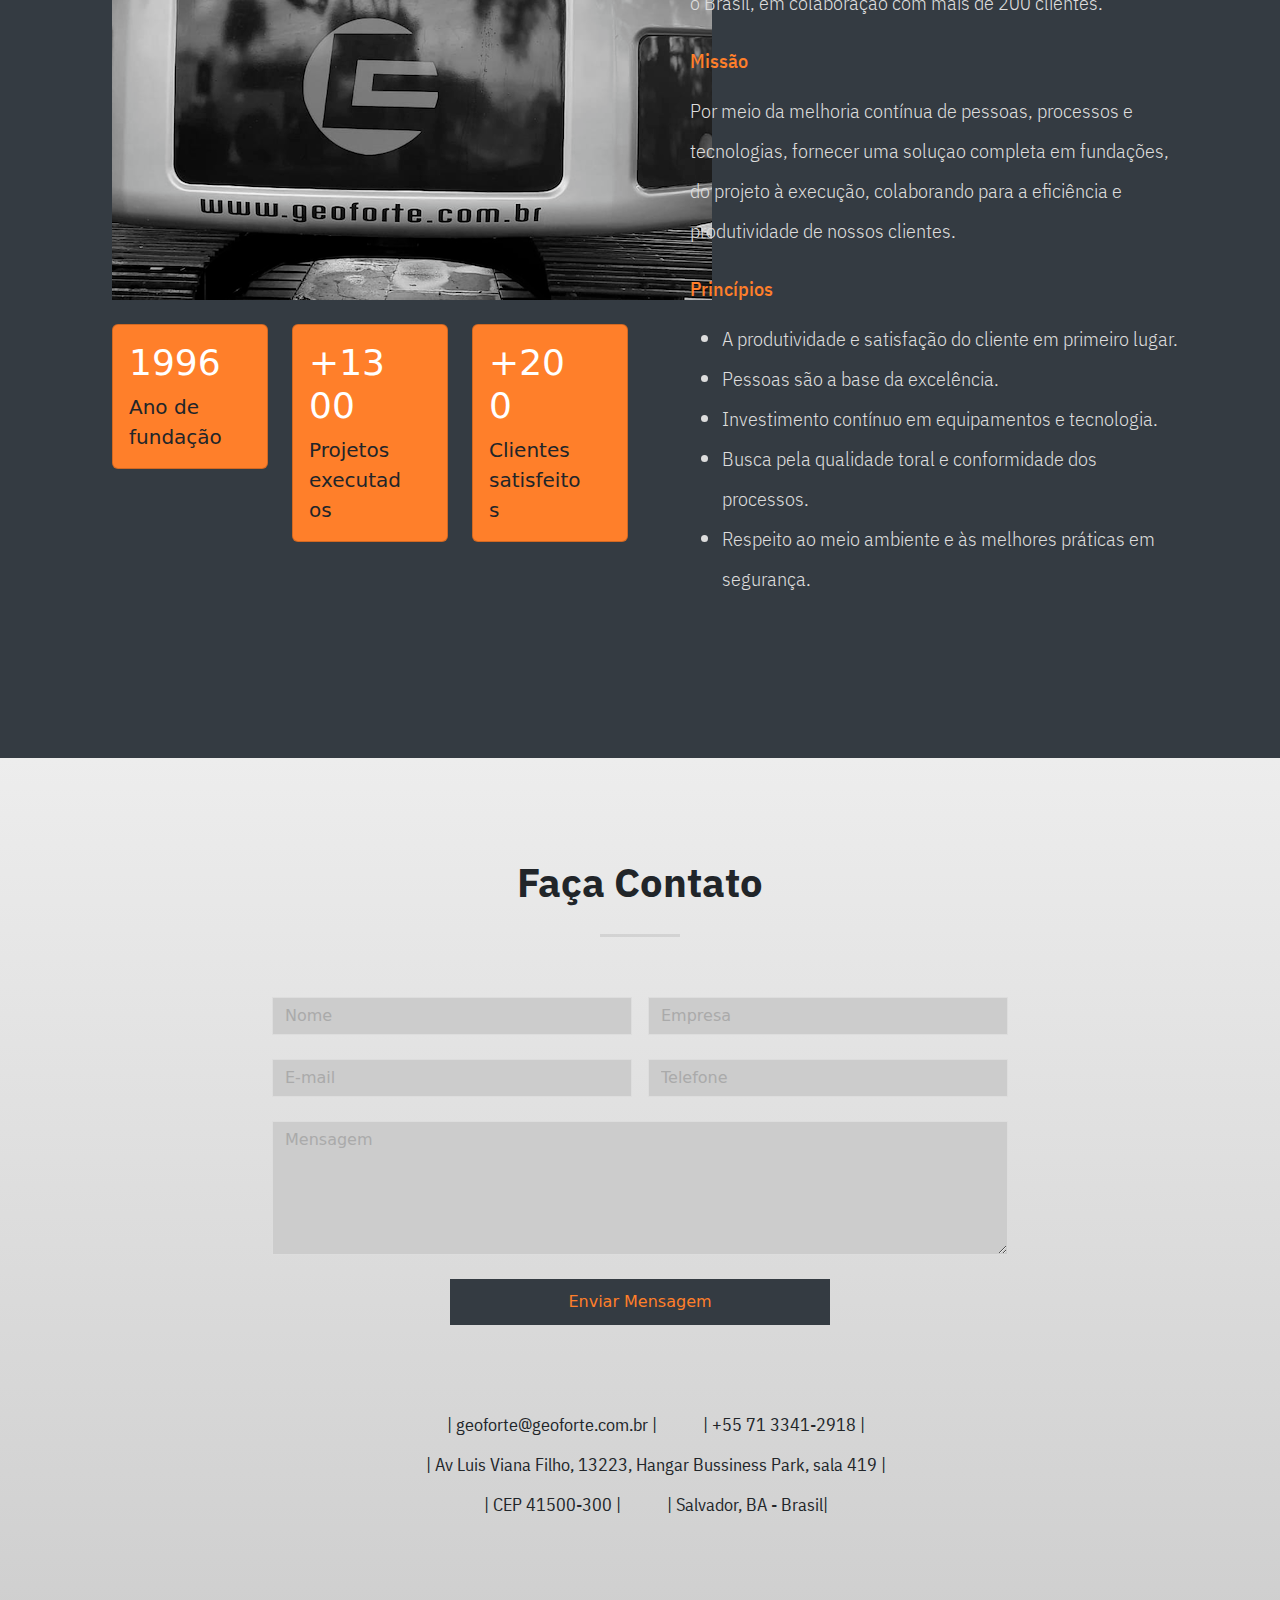
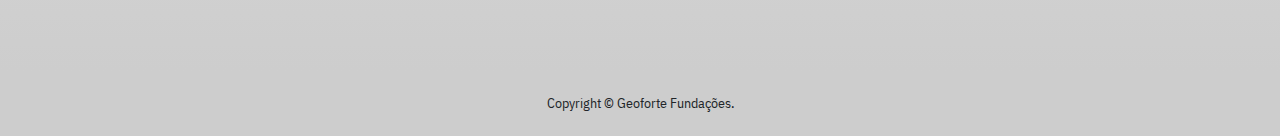
==== commit c050d0c2: "Add files via upload" ====
--- a/index.html
+++ b/index.html
@@ -101,8 +101,8 @@
             <div class="container">
               <div class="row">
                 <div class="intro-content col-md-6">
-                  <h1 class="fw-lighter">Qualidade do projeto à execução!</h1>
-                  <p class="lead">Somo a solução ponta-a-ponta para suas necessidades em fundações. </b></p>
+                  <h1 class="fw-lighter"><b>Qualidade do projeto à execução!</b></h1>
+                  <p class="lead"><b>Somos a solução ponta-a-ponta para suas necessidades em fundações. </b></p>
                   <a class="btn btn-primary btn-lg mt-1" href="#second-section">Solução Integrada Geoforte</a>
                   <a class="btn btn-secondary btn-lg ms-2 mt-1" href="#section-contact">Faça Contato &raquo;</a>           
                 </div>
@@ -429,7 +429,7 @@
             <div class="col-md-8">
               <!-- Contact Form -->
               <!-- Generate a simple contact form with https://formspree.io -->
-              <form name="simple-contact-form" accept-charset="utf-8" action="https://formspree.io/f/<REPLACE_THIS_TAG>" method="post">
+              <form name="simple-contact-form" accept-charset="utf-8" action="https://formspree.io/f/xgegroyn" method="post">
                 <div class="row g-3 mb-4"><!-- Contact fieldset -->
                   <div class="col-md-6">
                     <input type="text" class="form-control" name="name" id="name" placeholder="Nome" required="">
--- a/css/style.css
+++ b/css/style.css
@@ -43,11 +43,9 @@
 
 header {
   background-color: #dedede;
-  background: url(../img/banner.png) no-repeat;
-  background-size: 50%;
-  background-position-y: 60%;
-  background-position-x: 1000px;
-
+  background: url(../img/about.png) no-repeat;
+  background-size: 100%;
+  background-position-y: 50%;
 }
 
 header .intro {
@@ -65,7 +63,7 @@
 }
 
 header .lead {
-  color: #343b42;
+  color: #fff;
   font-family: 'IBM Plex Sans Condensed', sans-serif;
   font-size: 22px;
 }
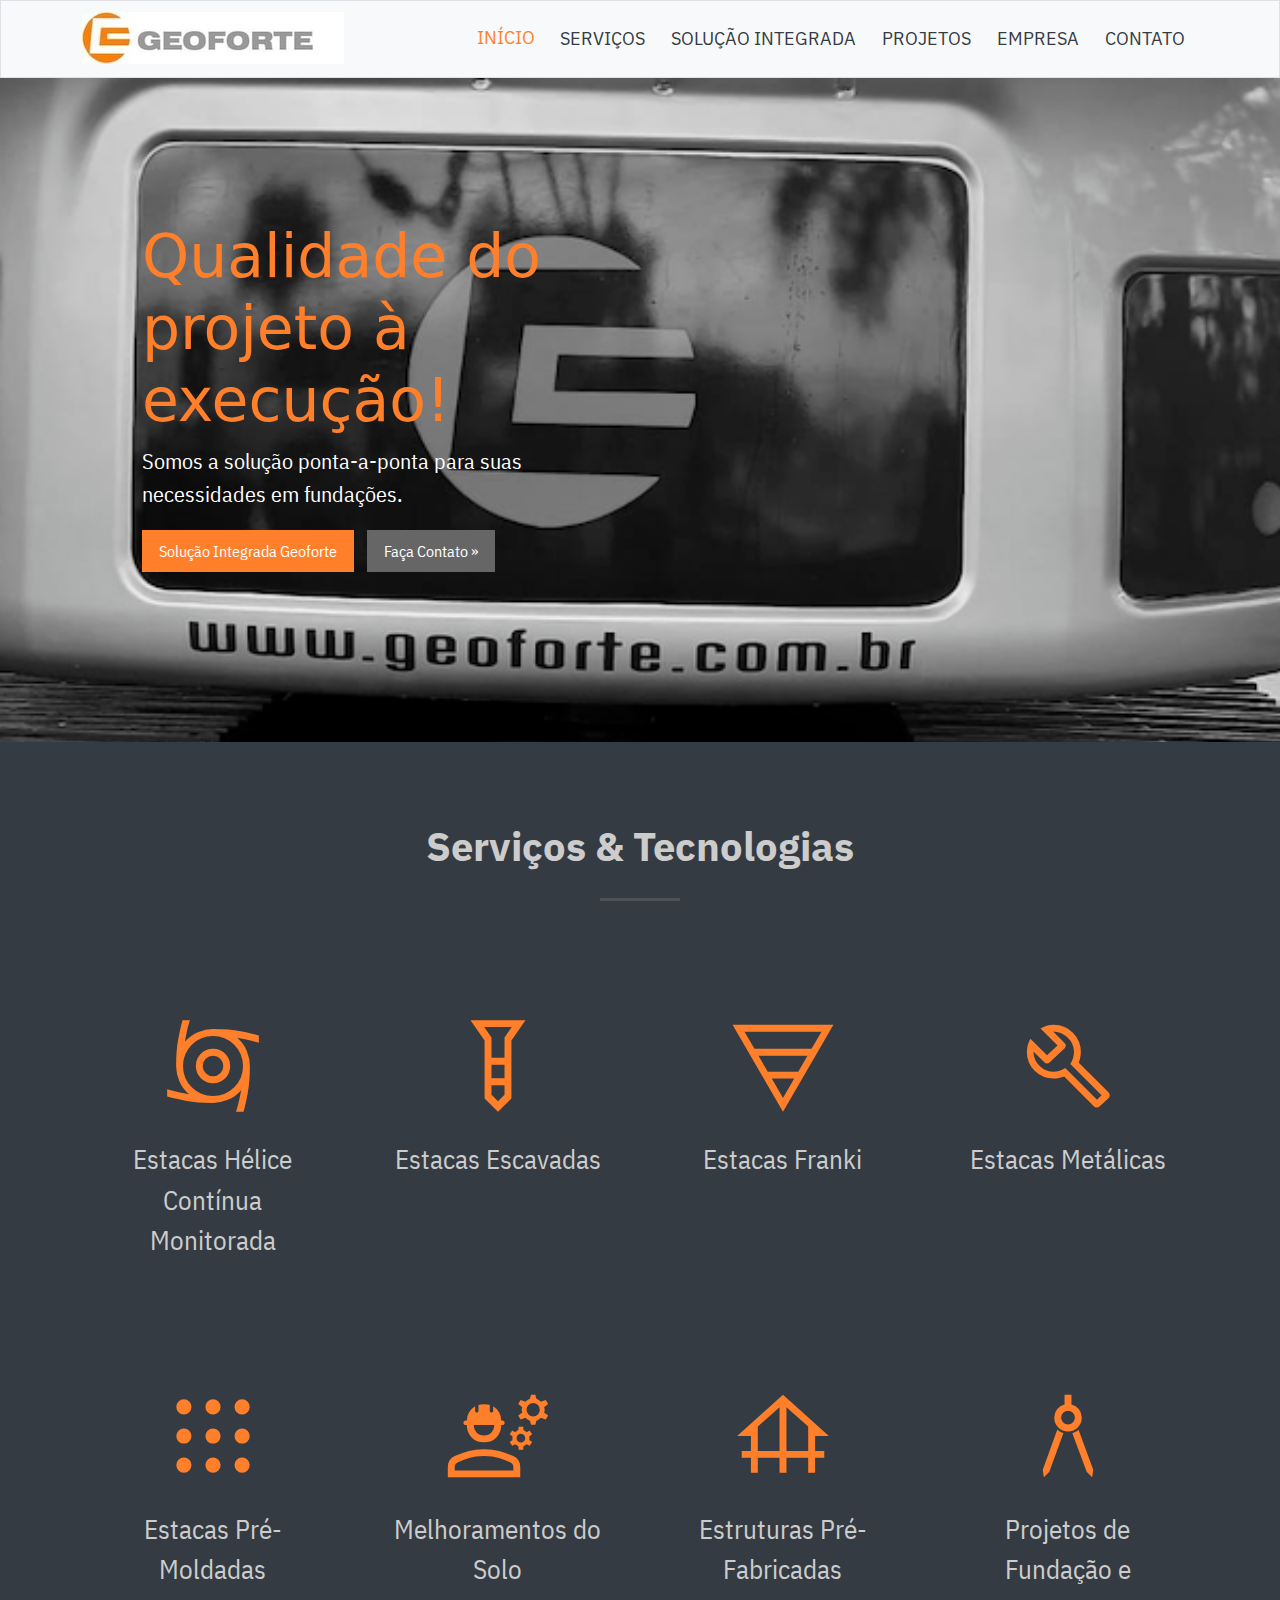
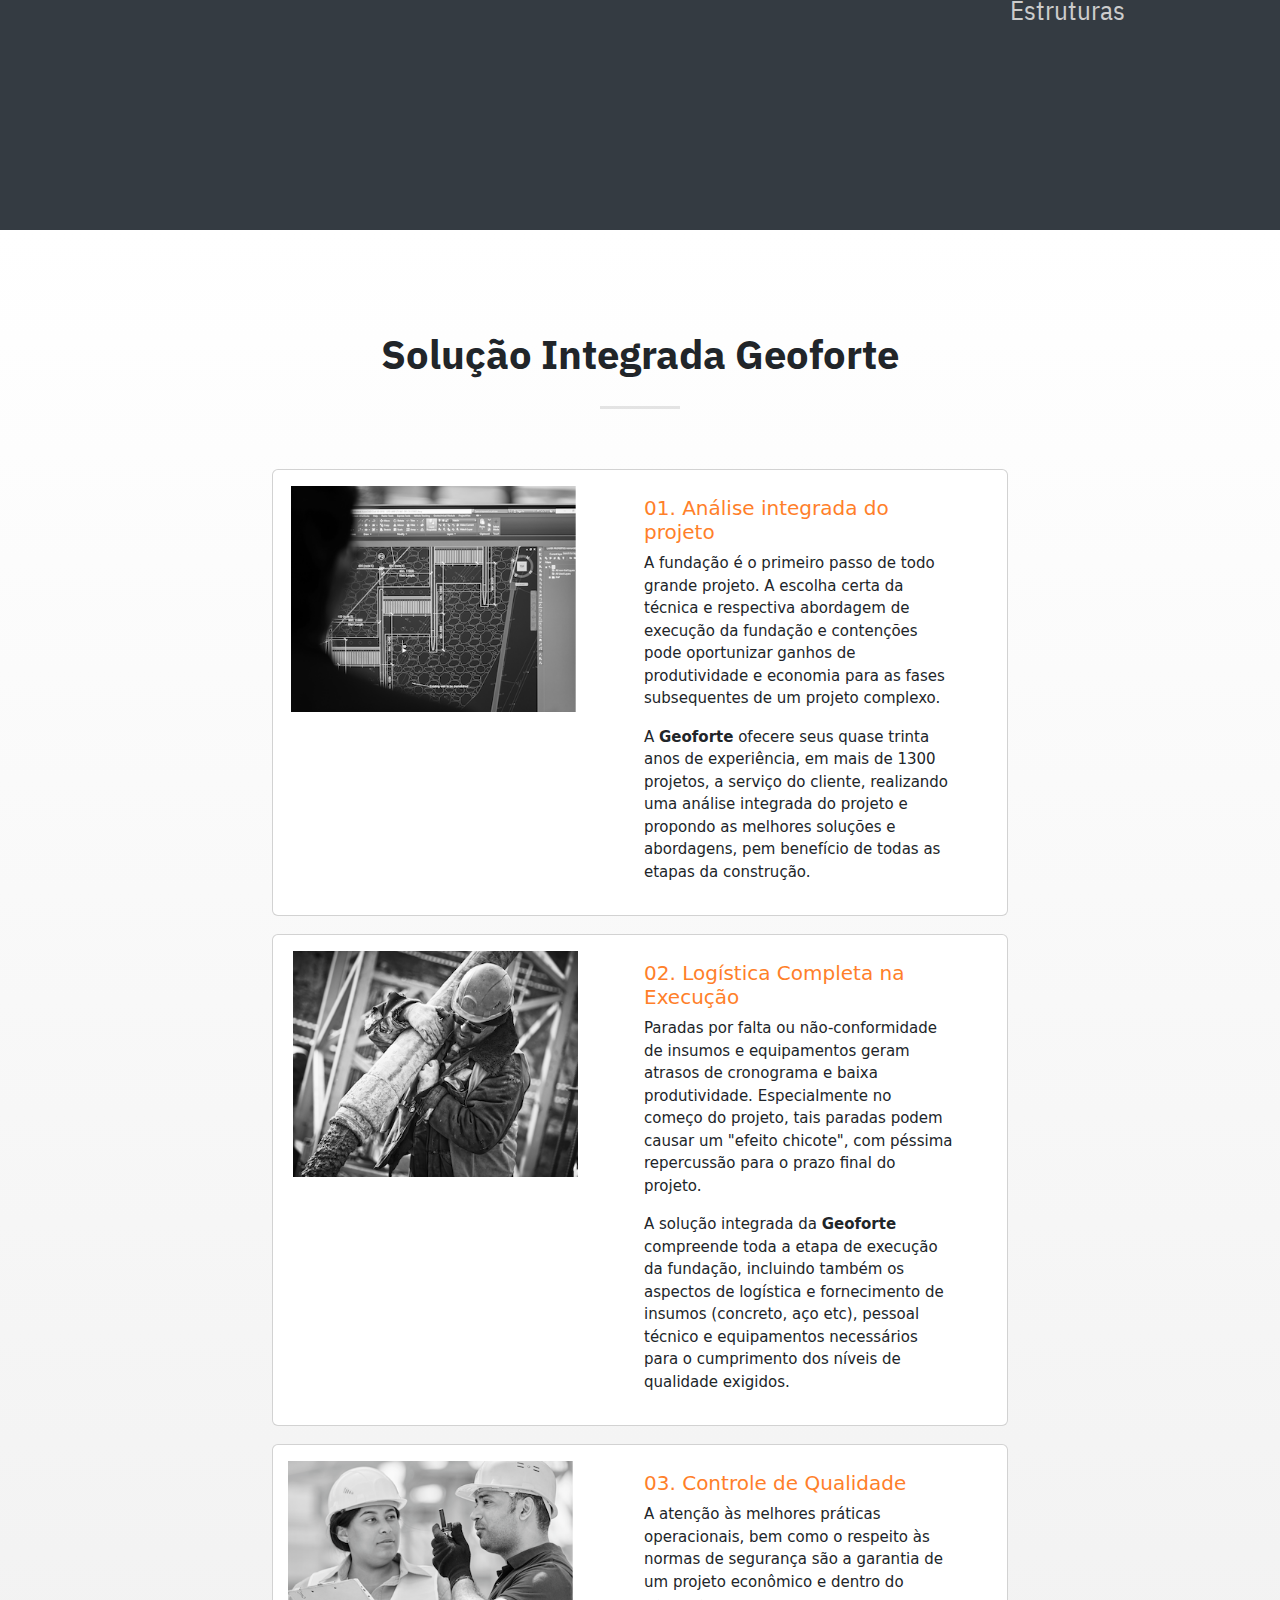
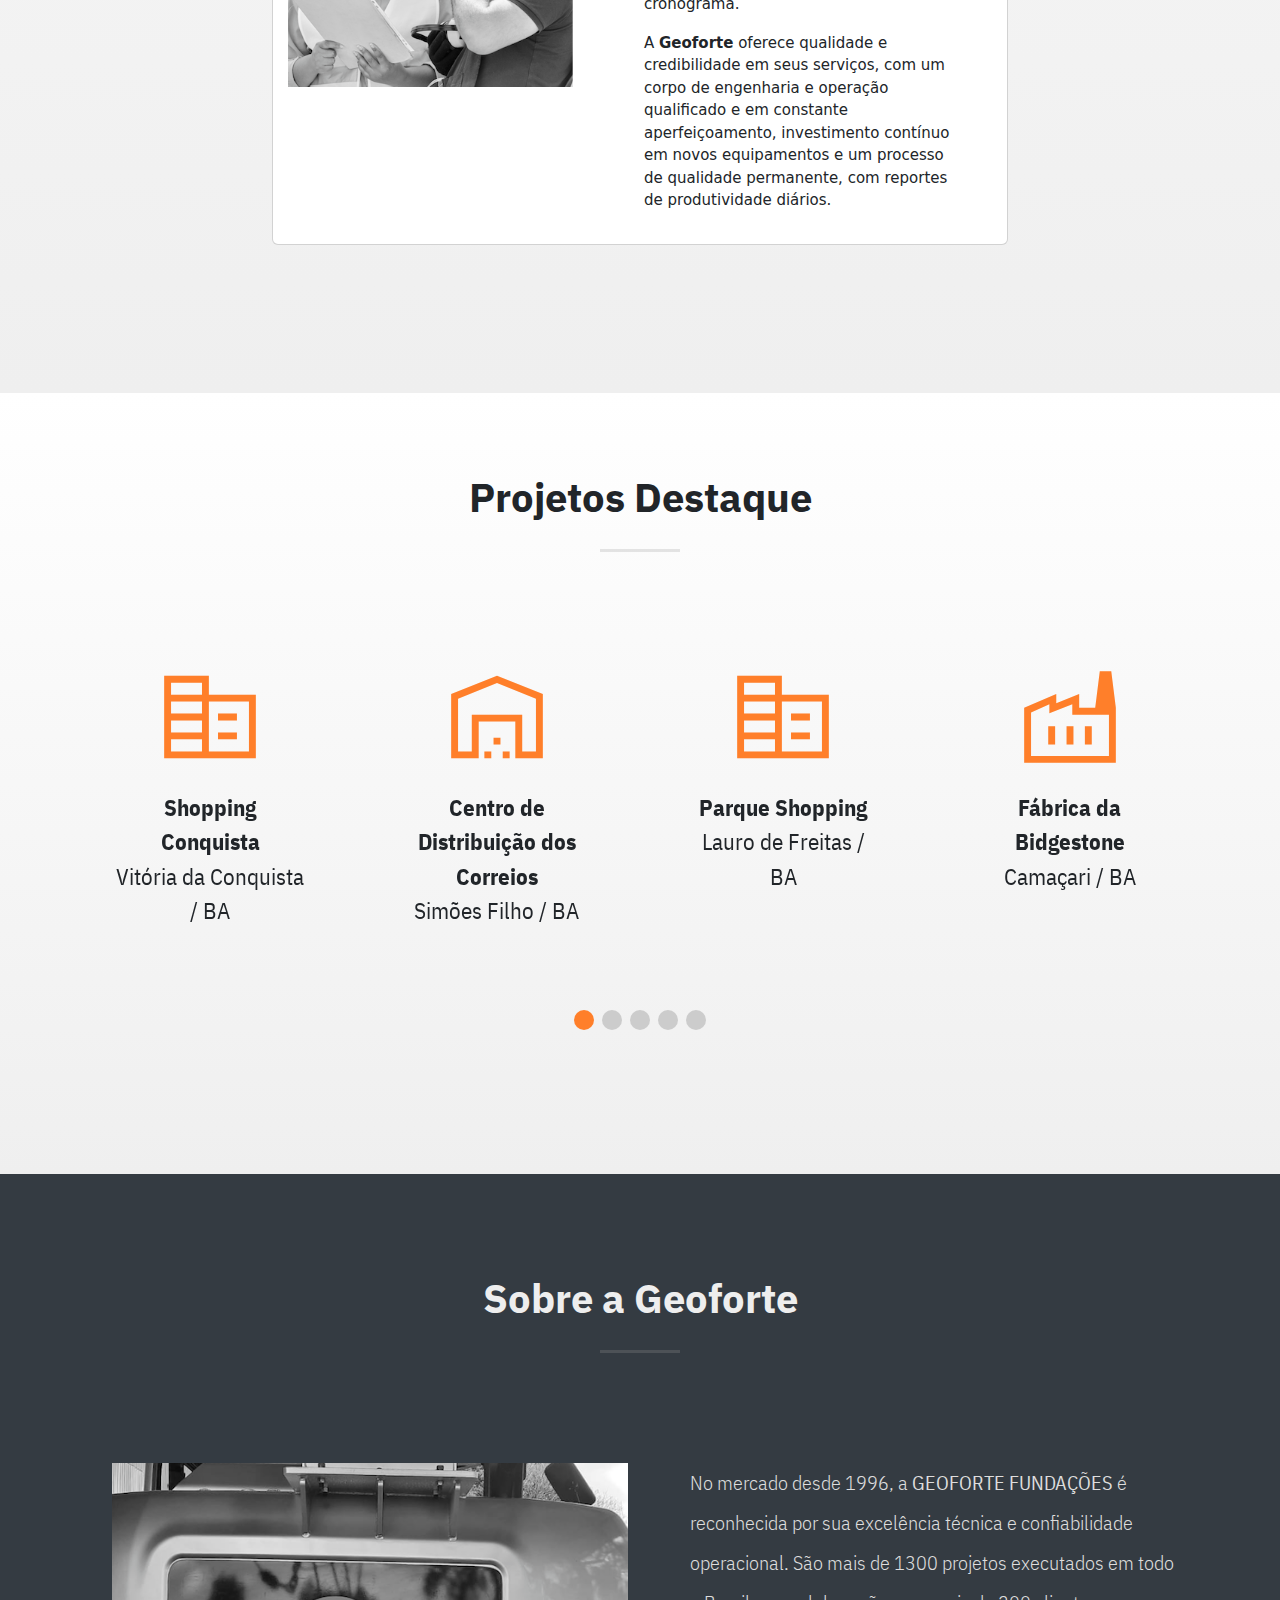
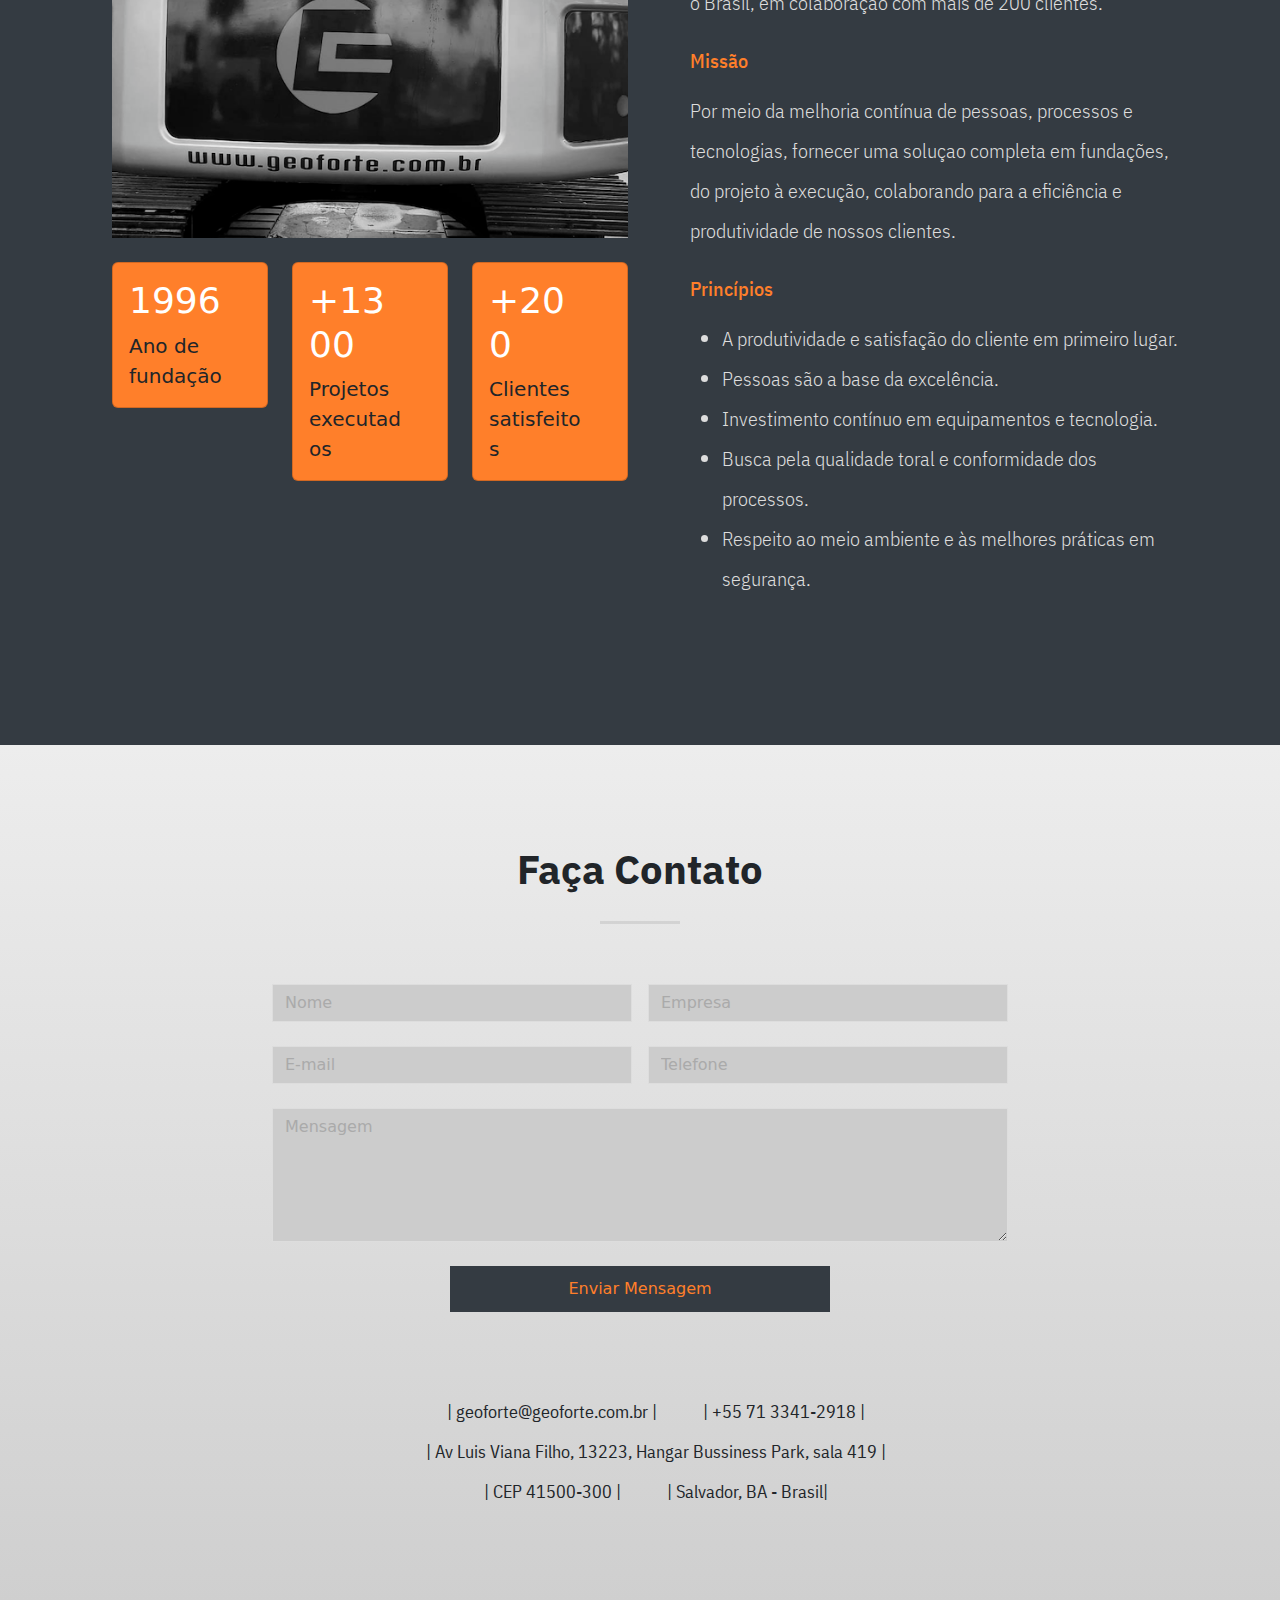
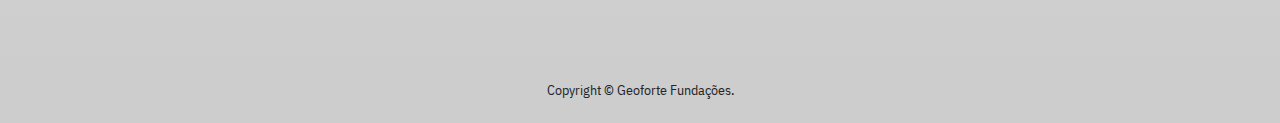
==== commit 3d87e64e: "Add files via upload" ====
--- a/index.html
+++ b/index.html
@@ -181,7 +181,7 @@
                 <div class="card-body">
                   <div class="row align-bottom">
                     <div class="col-xs-12 col-md-6 text-left image-item">
-                      <img src="img/proposta.png" class="" alt="Análise do projeto"></div>
+                      <img src="img/proposta.png" class="img-fluid" alt="Análise do projeto"></div>
                     <div class="col-xs-12 col-md-6">
                       <div class="description-item text-lg-start">
                         <h5>01. Análise integrada do projeto</h5>
@@ -196,7 +196,7 @@
                 <div class="card-body">
                   <div class="row align-bottom">
                     <div class="col-xs-12 col-md-6 image-item">
-                      <img src="img/execucao.png" class="" alt="Logística completa"></div>
+                      <img src="img/execucao.png" class="img-fluid" alt="Logística completa"></div>
                     <div class="col-xs-12 col-md-6">
                       <div class="description-item text-lg-start">
                         <h5>02. Logística Completa na Execução</h5>
@@ -211,7 +211,7 @@
                 <div class="card-body">
                   <div class="row align-bottom">
                     <div class="col-xs-12 col-md-6 text-center image-item">
-                      <img src="img/controle.png" class="" alt="Controle da qualidade"></div>
+                      <img src="img/controle.png" class="img-fluid" alt="Controle da qualidade"></div>
                     <div class="col-xs-12 col-md-6">
                       <div class="description-item text-lg-start">
                         <h5>03. Controle de Qualidade</h5>
@@ -355,7 +355,7 @@
           <div class="container">
             <div class="row">
               <div class="col-md-6 right-col">
-                <img src="img/about.png" class="" alt="Qualidade do projeto à execução!">
+                <img src="img/about.png" class="img-fluid" alt="Qualidade do projeto à execução!">
                 <!-- Cards - History -->
                 <div class="row justify-content-center text-center mt-4 mb-4 fs-5 lh-base">
                   <!-- Card item -->
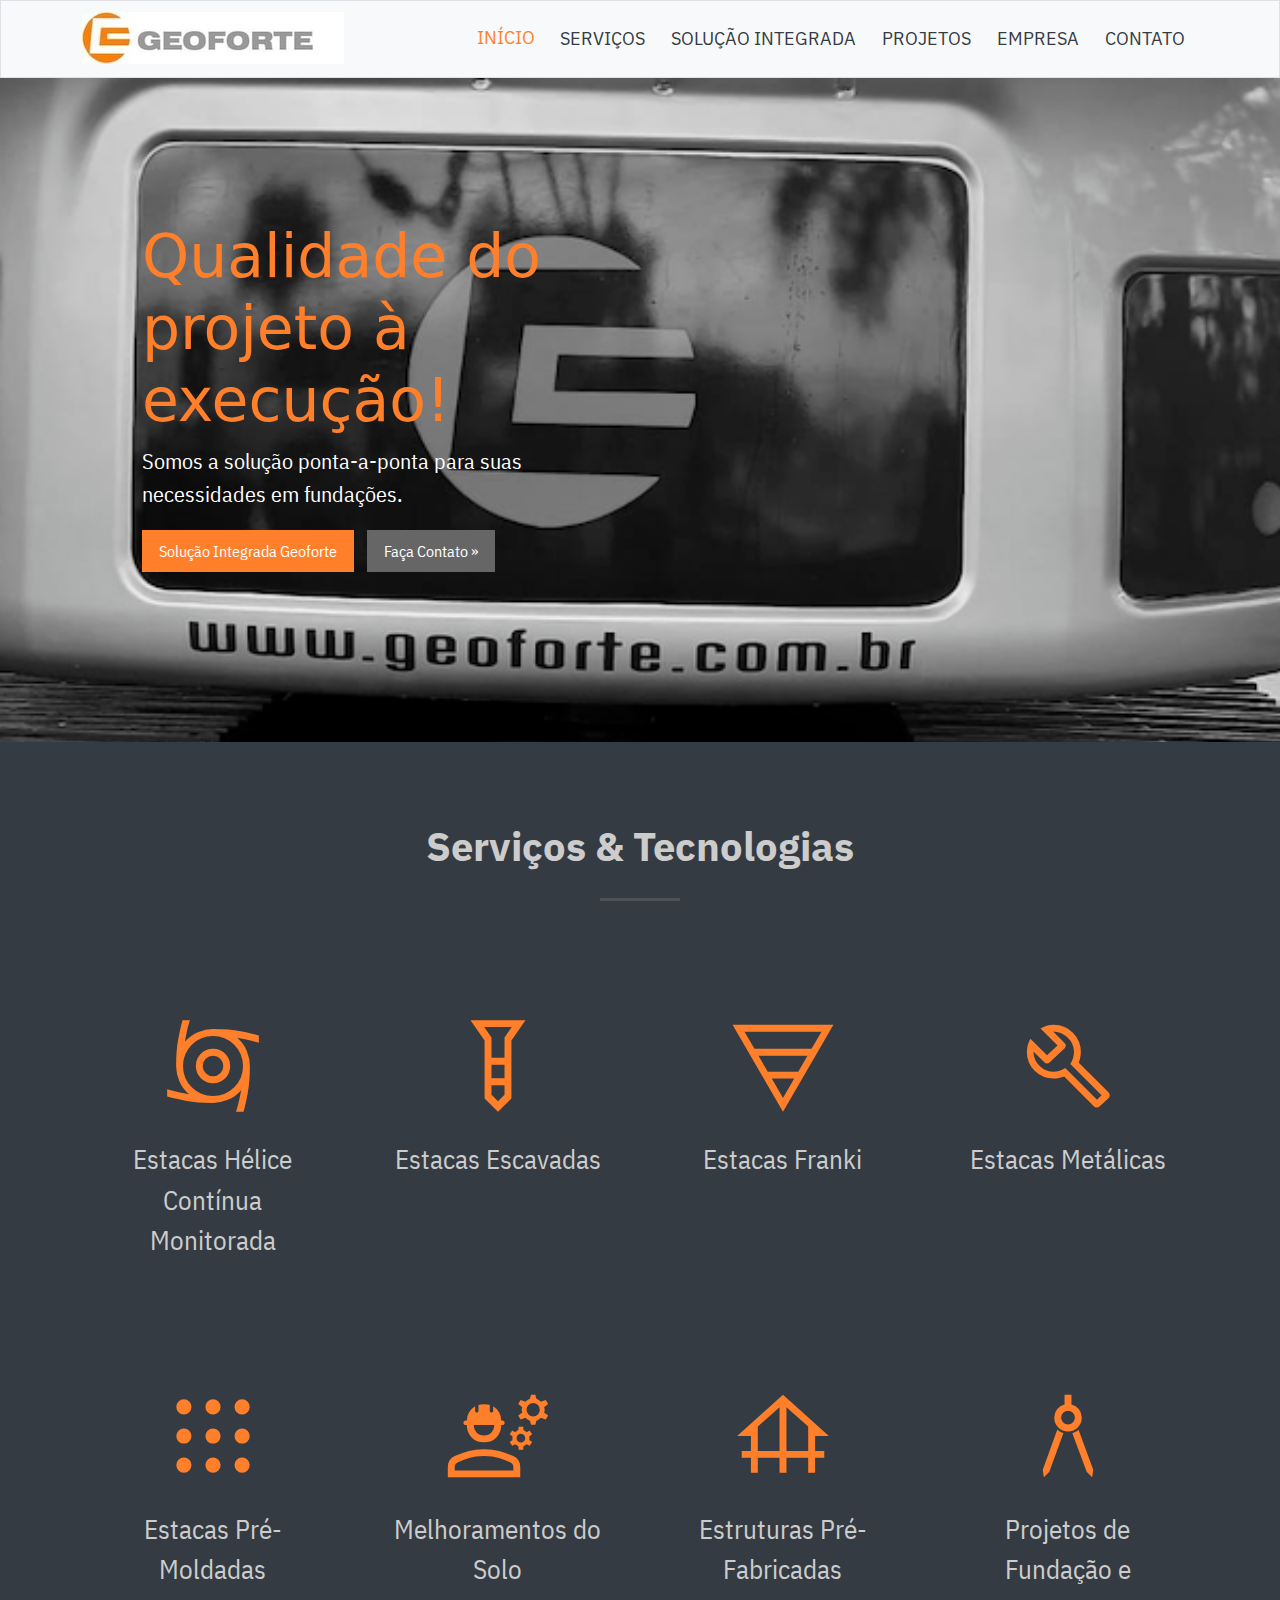
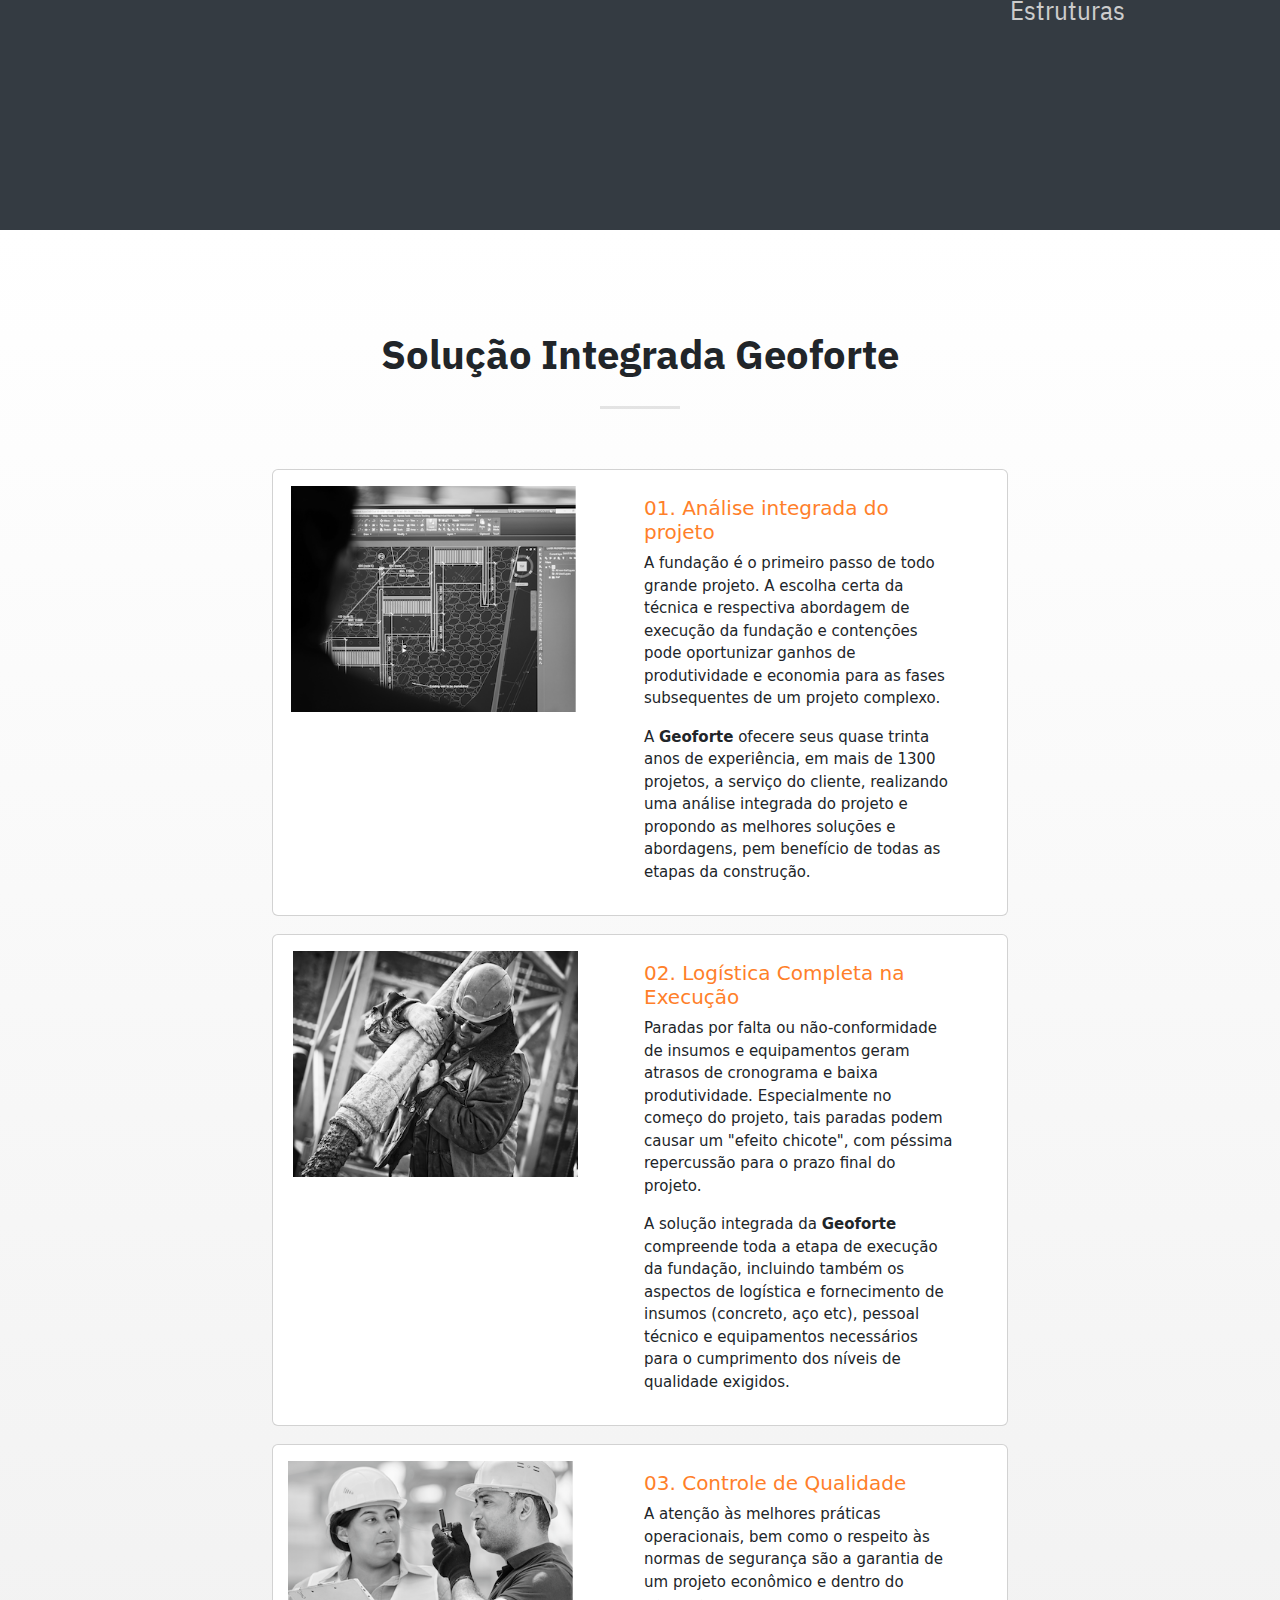
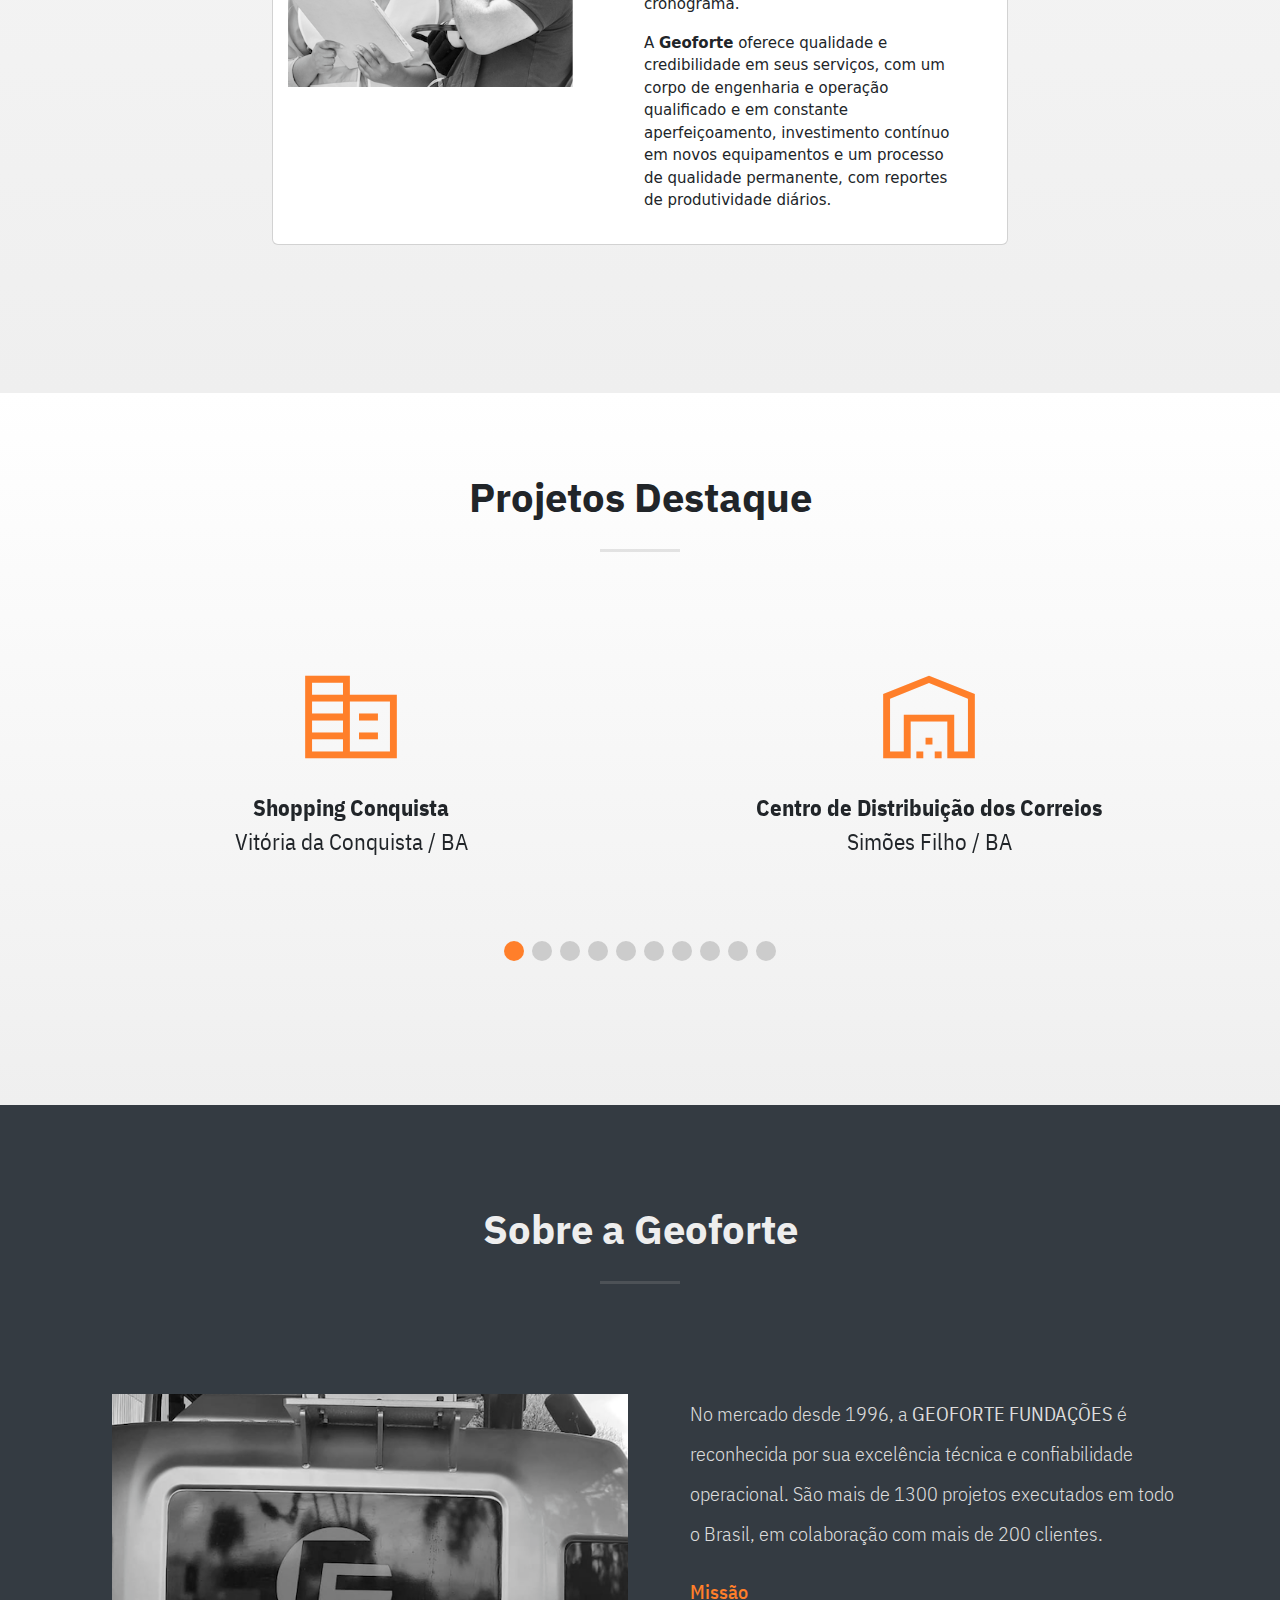
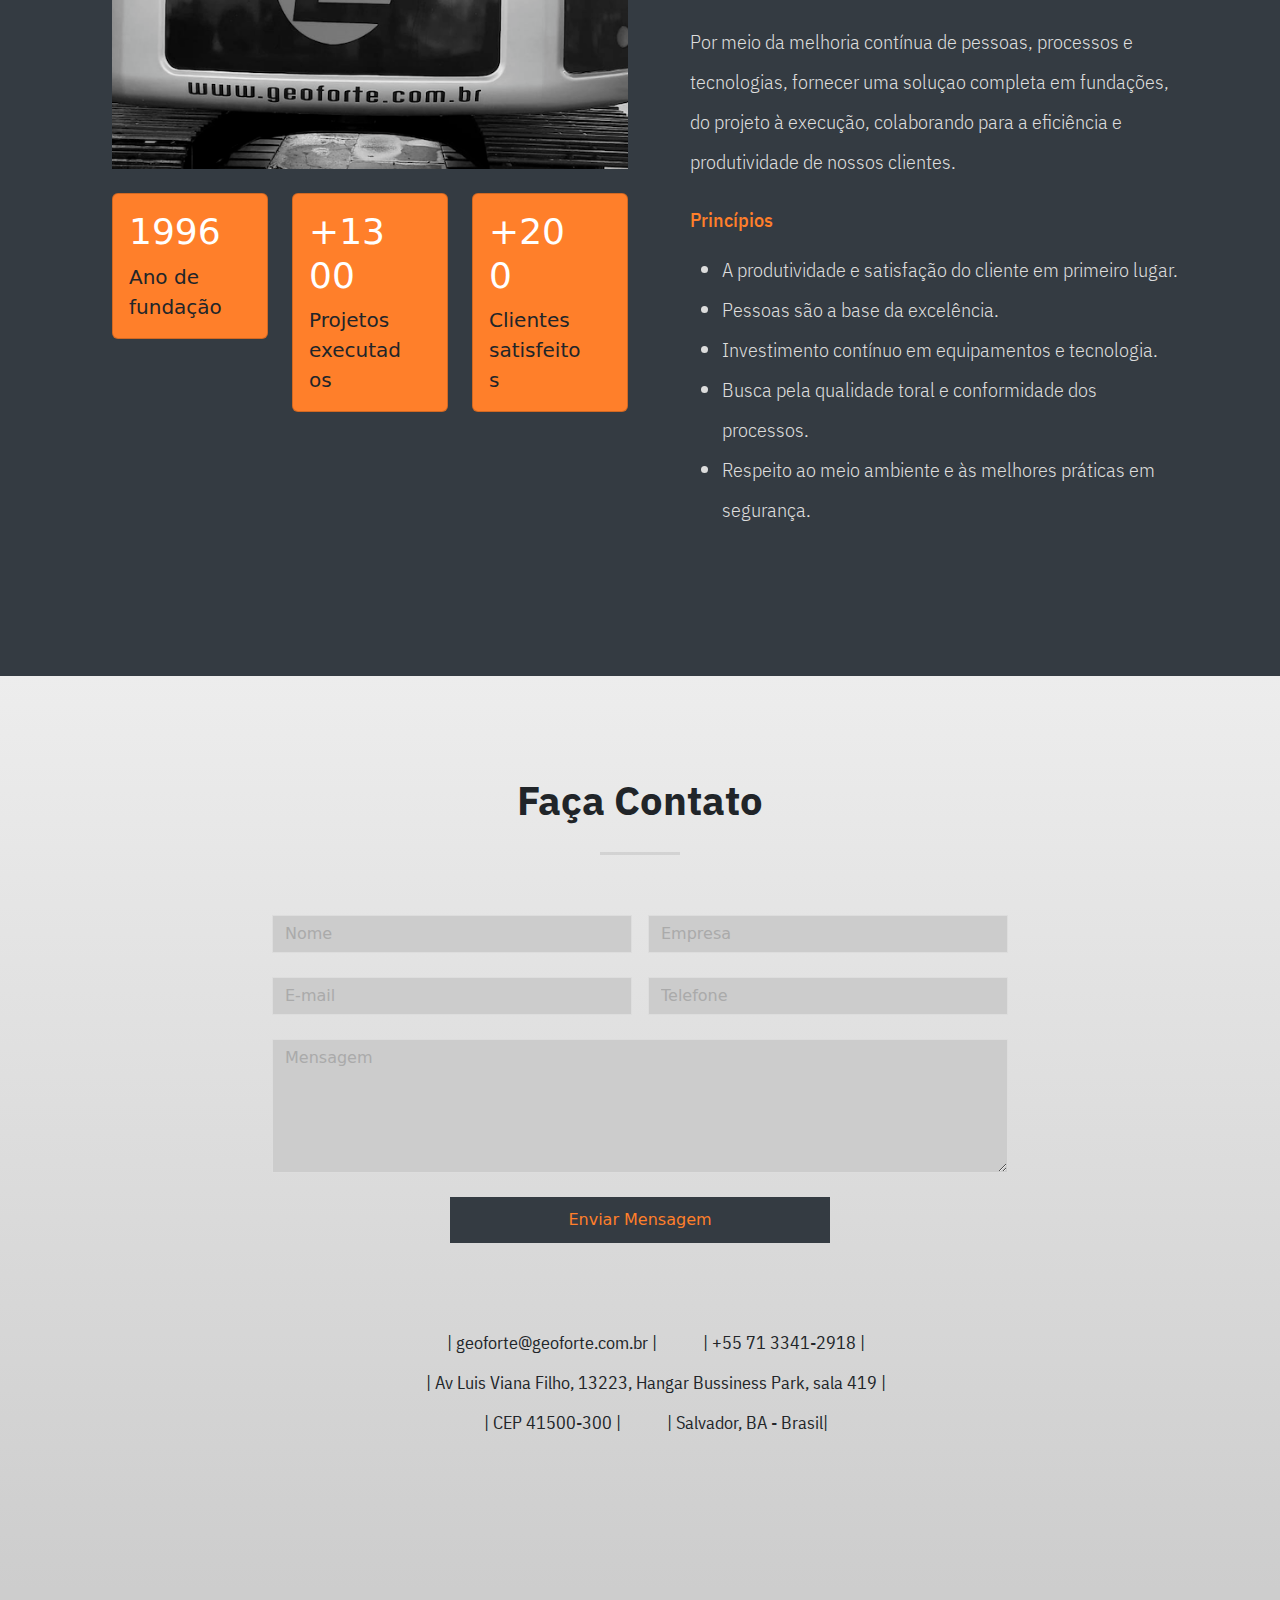
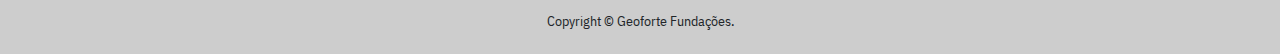
==== commit 490755a4: "Add files via upload" ====
--- a/index.html
+++ b/index.html
@@ -95,7 +95,7 @@
   <main>
 
     <!-- Site header -->
-    <header>
+    <header class="img-fluid">
         <div class="container">
           <div class="intro">
             <div class="container">
--- a/css/style.css
+++ b/css/style.css
@@ -123,6 +123,11 @@
   padding-bottom: 130px;
 }
 
+.img-fluid {
+  max-width: 100%;
+  height: auto;
+}
+
 
 /* First Section */
 
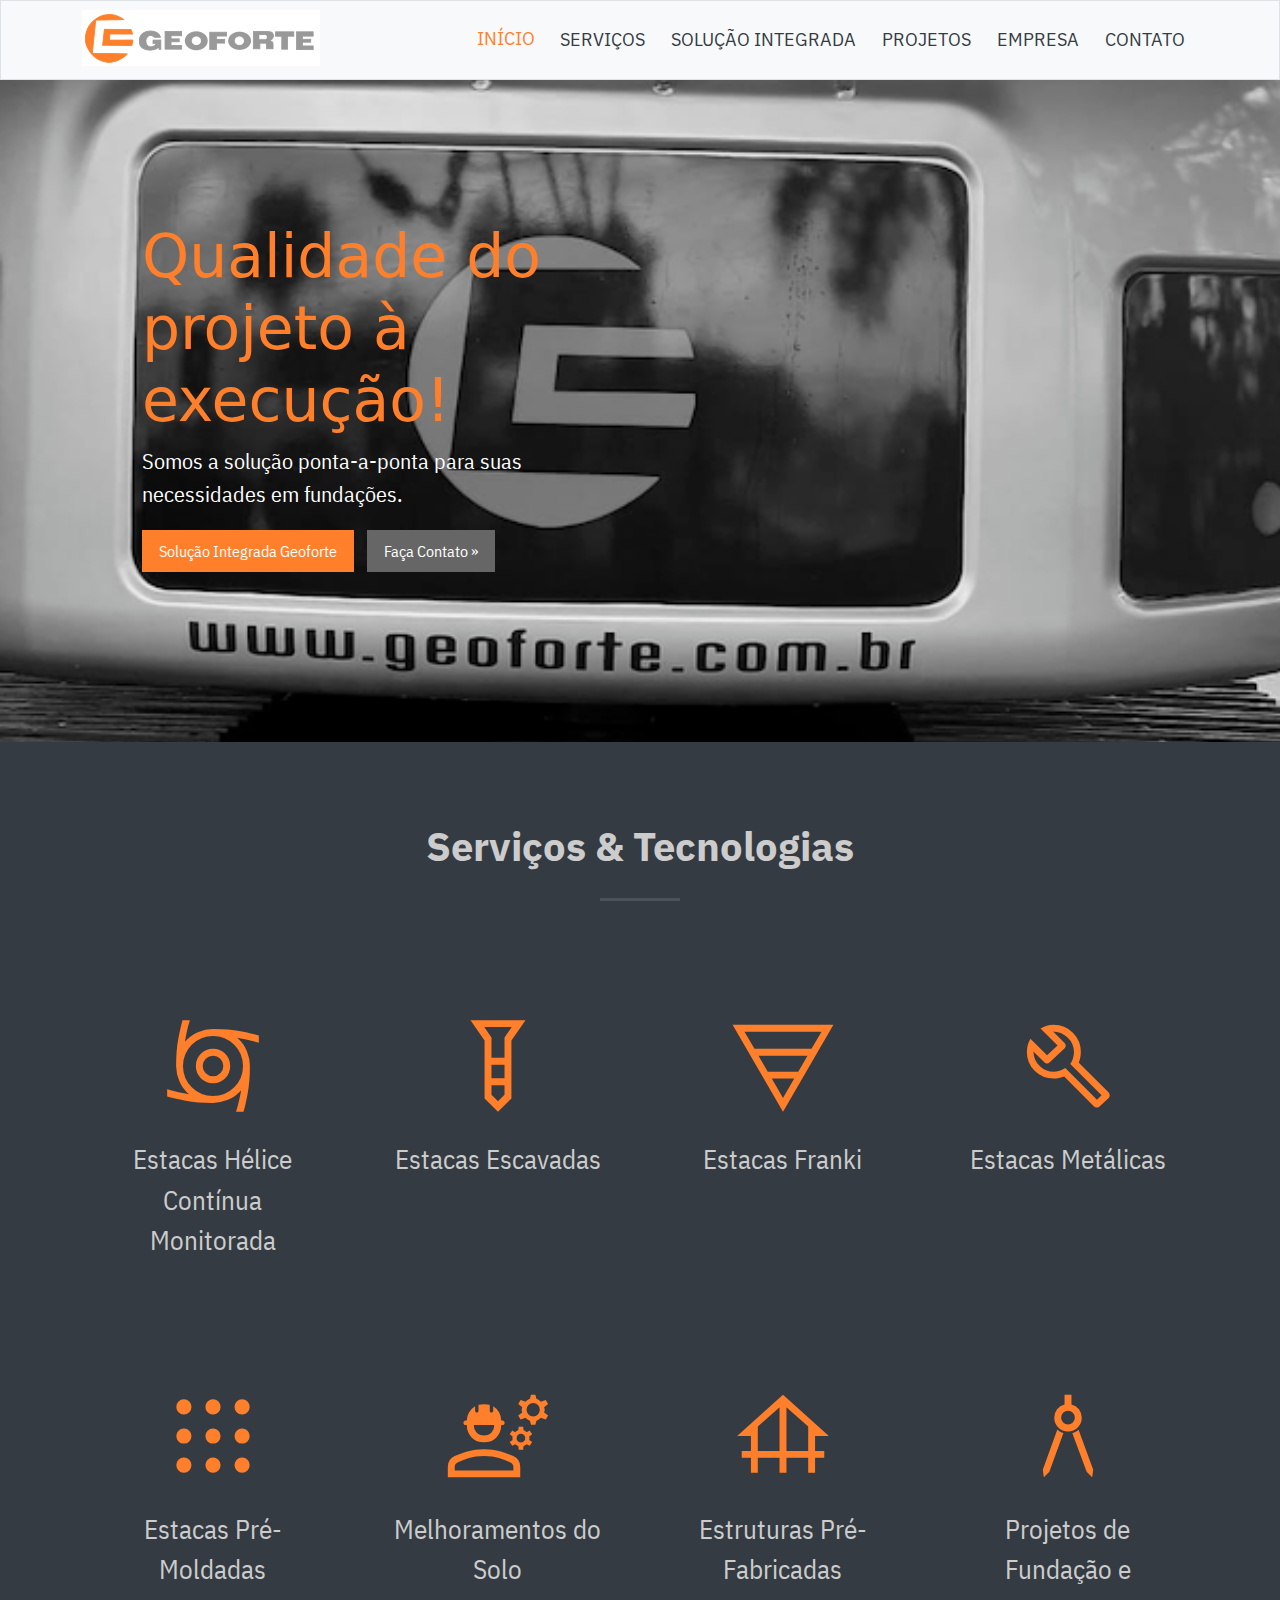
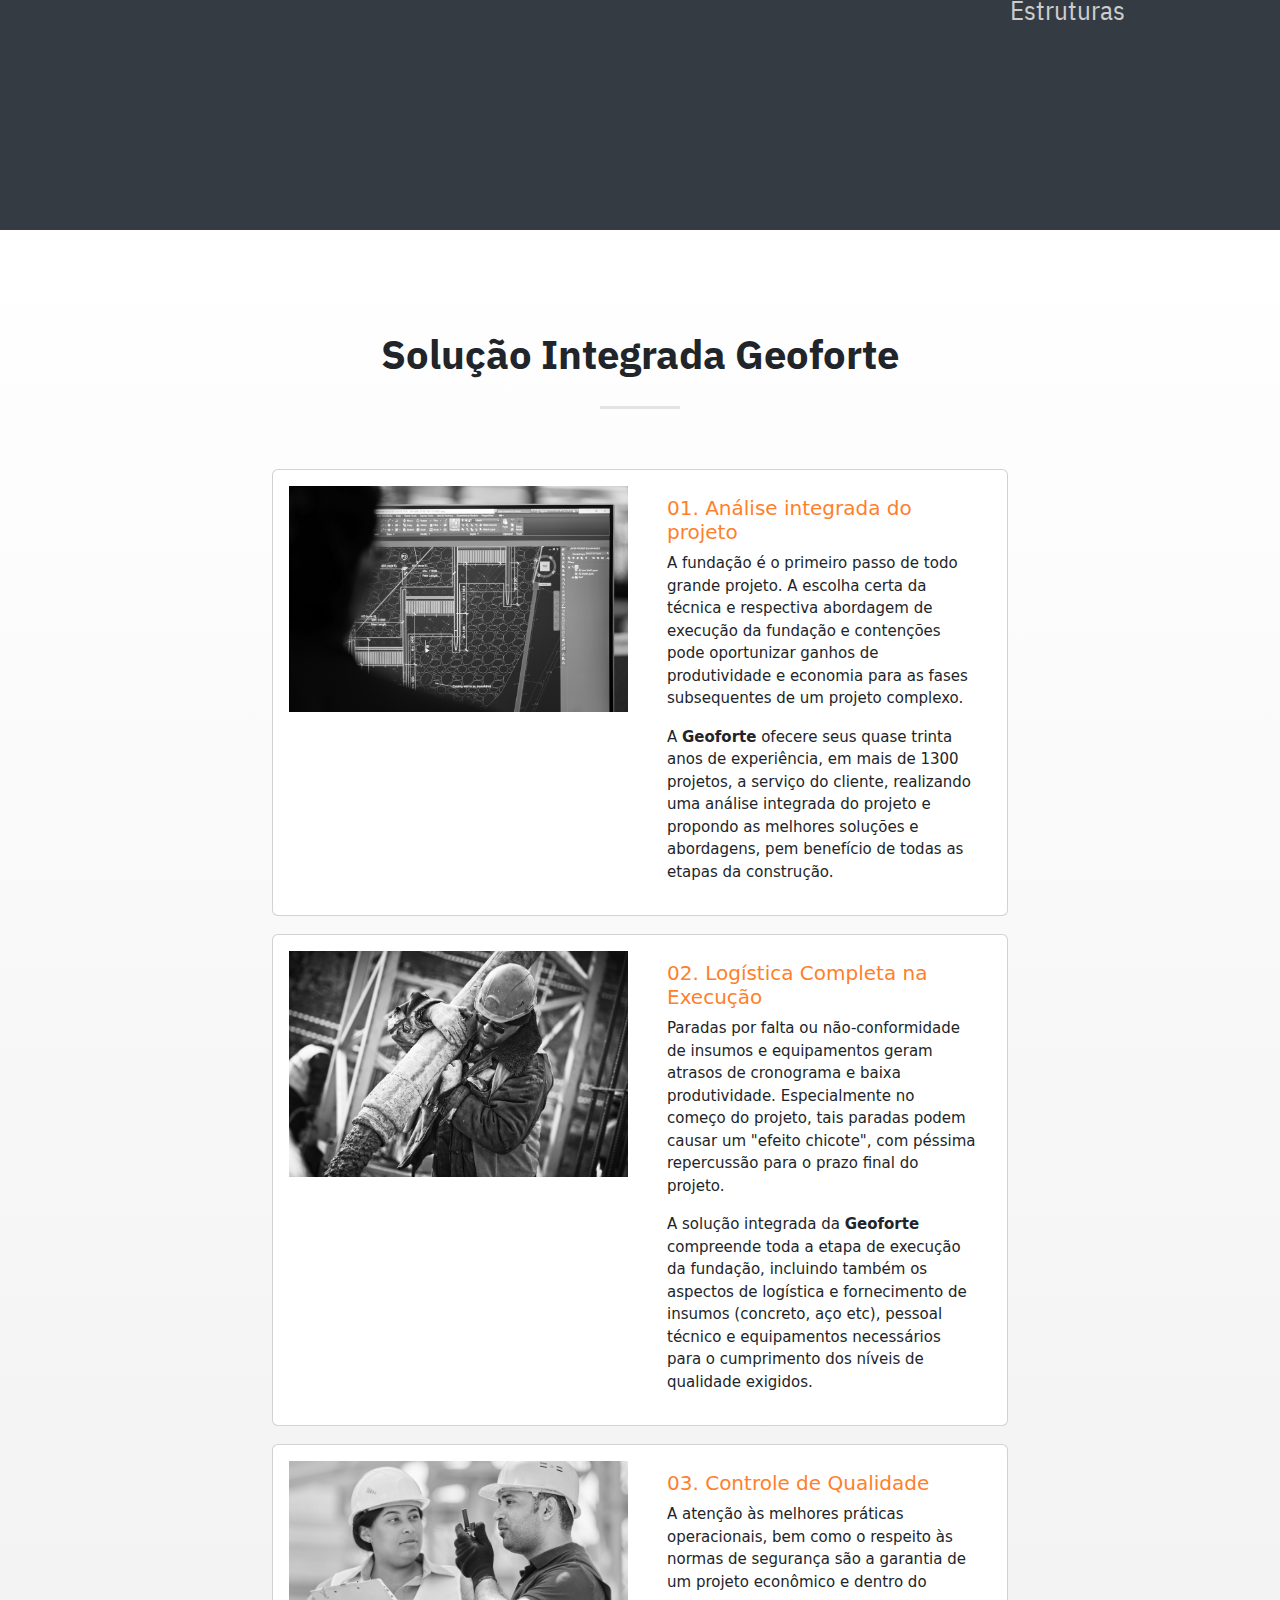
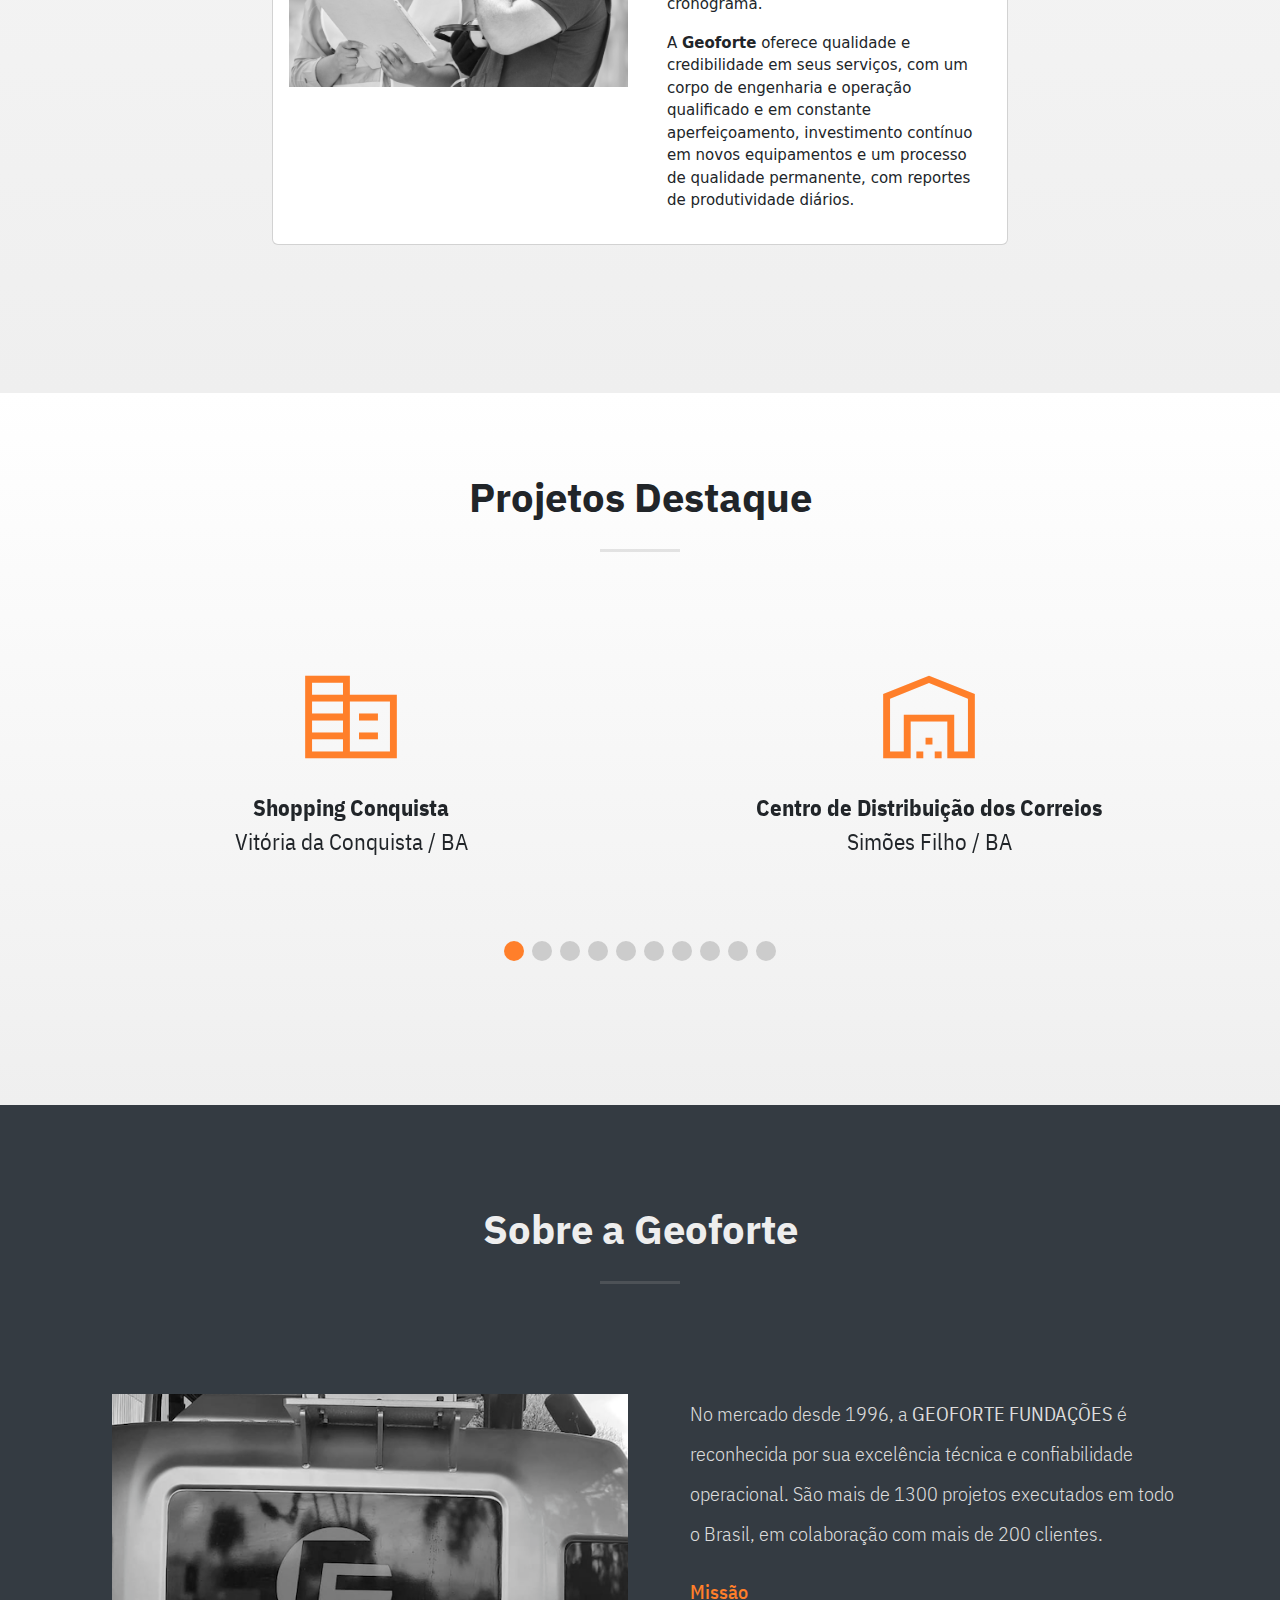
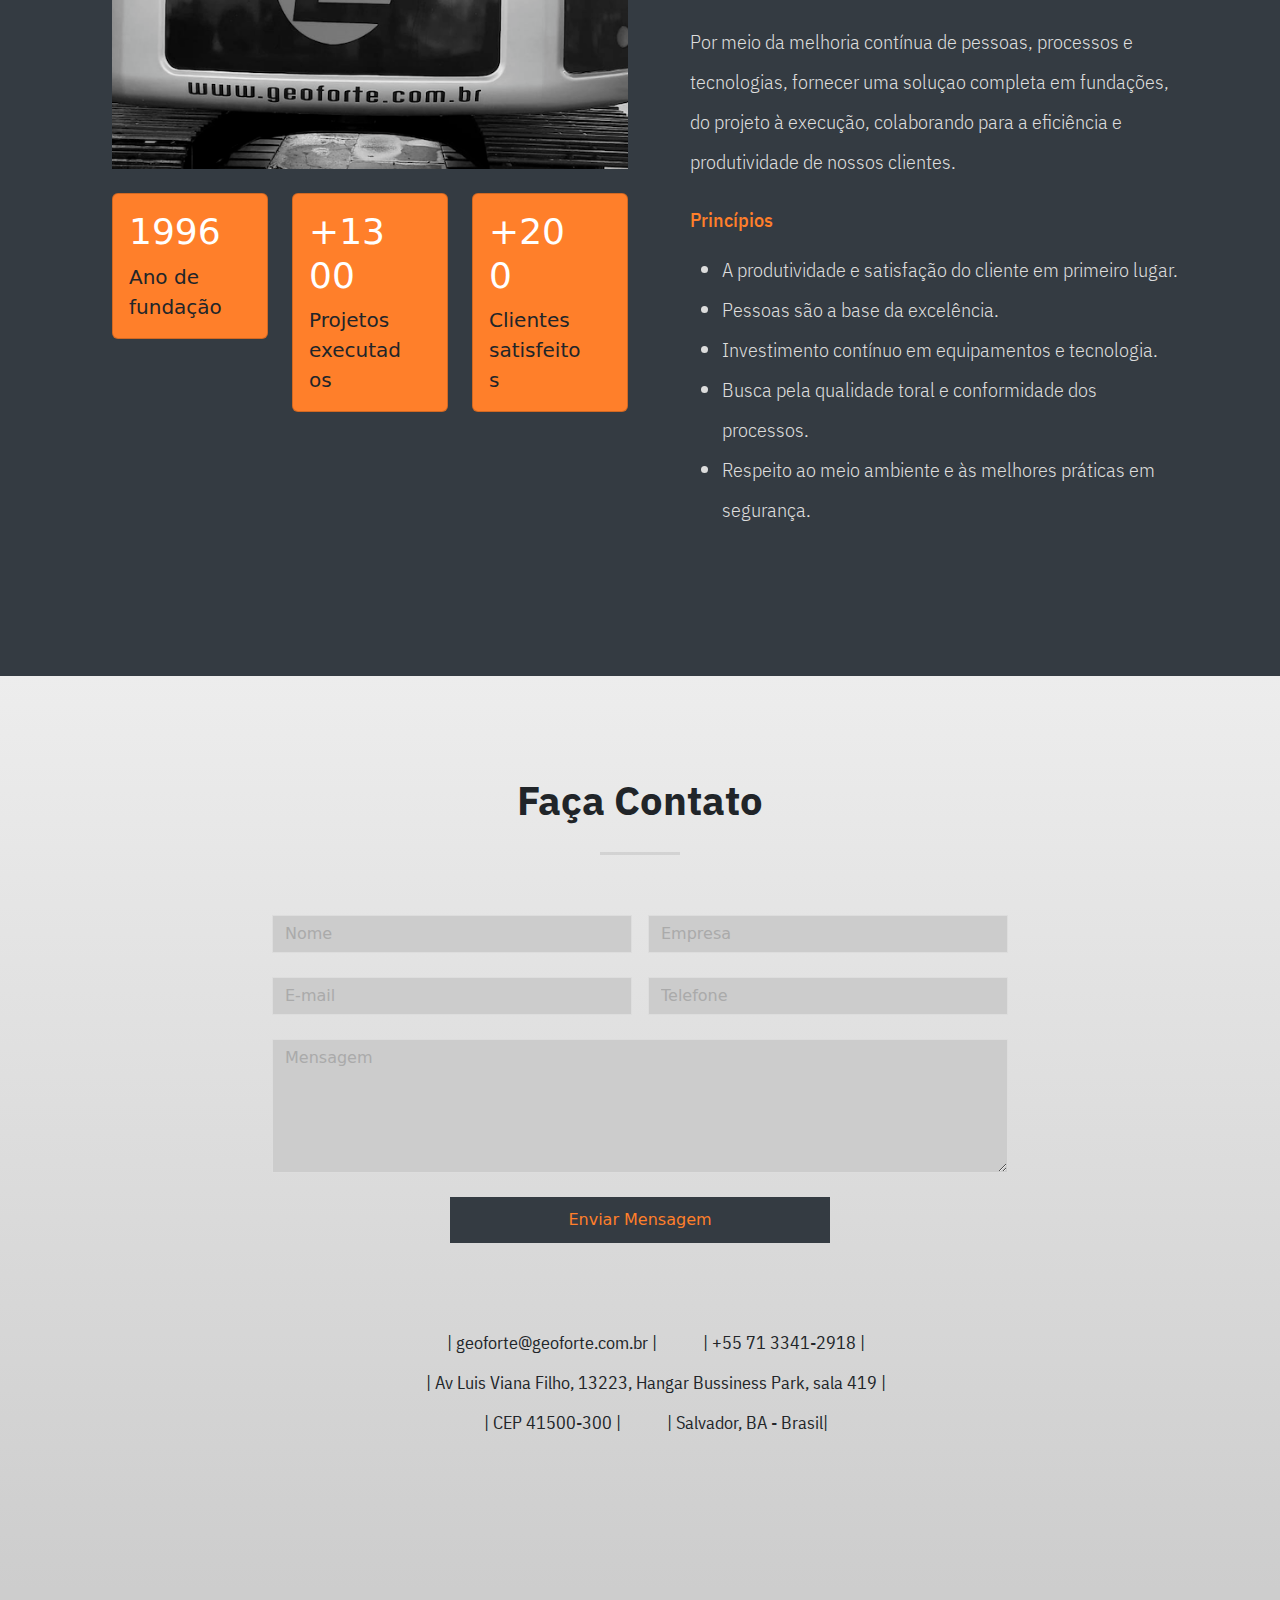
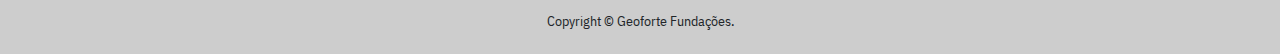
==== commit a7c3a747: "Add files via upload" ====
--- a/index.html
+++ b/index.html
@@ -60,7 +60,7 @@
     <div class="container">
 
       <!-- Brand -->
-      <a class="navbar-brand" href="#page-top"><img src="img/logo.jpeg" class="logo" alt="Geoforte"></a>
+      <a class="navbar-brand" href="#page-top"><img src="img/logo.png" class="logo" alt="Geoforte"></a>
 
       <!-- A "hamburguer" menu to navigantion in small screens -->
       <button class="navbar-toggler" type="button" data-bs-toggle="collapse"
@@ -180,8 +180,8 @@
               <div class="card">
                 <div class="card-body">
                   <div class="row align-bottom">
-                    <div class="col-xs-12 col-md-6 text-left image-item">
-                      <img src="img/proposta.png" class="img-fluid" alt="Análise do projeto"></div>
+                    <div class="col-xs-12 col-md-6 text-center image-item">
+                      <img src="img/proposta.jpg" class="img-fluid" alt="Análise do projeto"></div>
                     <div class="col-xs-12 col-md-6">
                       <div class="description-item text-lg-start">
                         <h5>01. Análise integrada do projeto</h5>
@@ -195,8 +195,8 @@
               <div class="card">
                 <div class="card-body">
                   <div class="row align-bottom">
-                    <div class="col-xs-12 col-md-6 image-item">
-                      <img src="img/execucao.png" class="img-fluid" alt="Logística completa"></div>
+                    <div class="col-xs-12 col-md-6 text-center image-item">
+                      <img src="img/execucao.jpg" class="img-fluid" alt="Logística completa"></div>
                     <div class="col-xs-12 col-md-6">
                       <div class="description-item text-lg-start">
                         <h5>02. Logística Completa na Execução</h5>
@@ -211,7 +211,7 @@
                 <div class="card-body">
                   <div class="row align-bottom">
                     <div class="col-xs-12 col-md-6 text-center image-item">
-                      <img src="img/controle.png" class="img-fluid" alt="Controle da qualidade"></div>
+                      <img src="img/controle.jpg" class="img-fluid" alt="Controle da qualidade"></div>
                     <div class="col-xs-12 col-md-6">
                       <div class="description-item text-lg-start">
                         <h5>03. Controle de Qualidade</h5>
@@ -238,12 +238,12 @@
 
           <div class="swiper-wrapper text-center">
     
-            <div class="swiper-slide col-item col-sm-6 col-md-3 col-lg-3">
+            <div class="swiper-slide col-item col-sm-12 col-md-3 col-lg-3">
               <span class="material-symbols-outlined icon">corporate_fare</span>
               <p><b>Shopping Conquista</b><br>Vitória da Conquista / BA</p>
             </div>
             <!-- Repeat for each slide -->
-            <div class="swiper-slide col-item col-sm-6 col-md-3 col-lg-3">
+            <div class="swiper-slide col-item col-sm-12 col-md-3 col-lg-3">
               <span class="material-symbols-outlined icon">warehouse</span>
               <p><b>Centro de Distribuição dos Correios</b><br>Simões Filho / BA</p>
             </div>
--- a/css/style.css
+++ b/css/style.css
@@ -43,9 +43,13 @@
 
 header {
   background-color: #dedede;
-  background: url(../img/about.png) no-repeat;
+  background: url(../img/about.png) no-repeat center bottom;
   background-size: 100%;
   background-position-y: 50%;
+  -webkit-background-size: cover;
+  -moz-background-size: cover;
+  background-size: cover;
+  -o-background-size: cover;
 }
 
 header .intro {
@@ -80,8 +84,8 @@
 }
 
 header .btn-primary:hover {
-  background-color: #b63a21;
-  border-color: #b63a21;
+  background-color: #333;
+  border-color: #333;
 }
 
 header .btn-secondary {
@@ -198,7 +202,6 @@
 
 #second-section .image-item {
   text-align: left;
-  margin-left: -23px;
 }
 
 #second-section .description-item {
